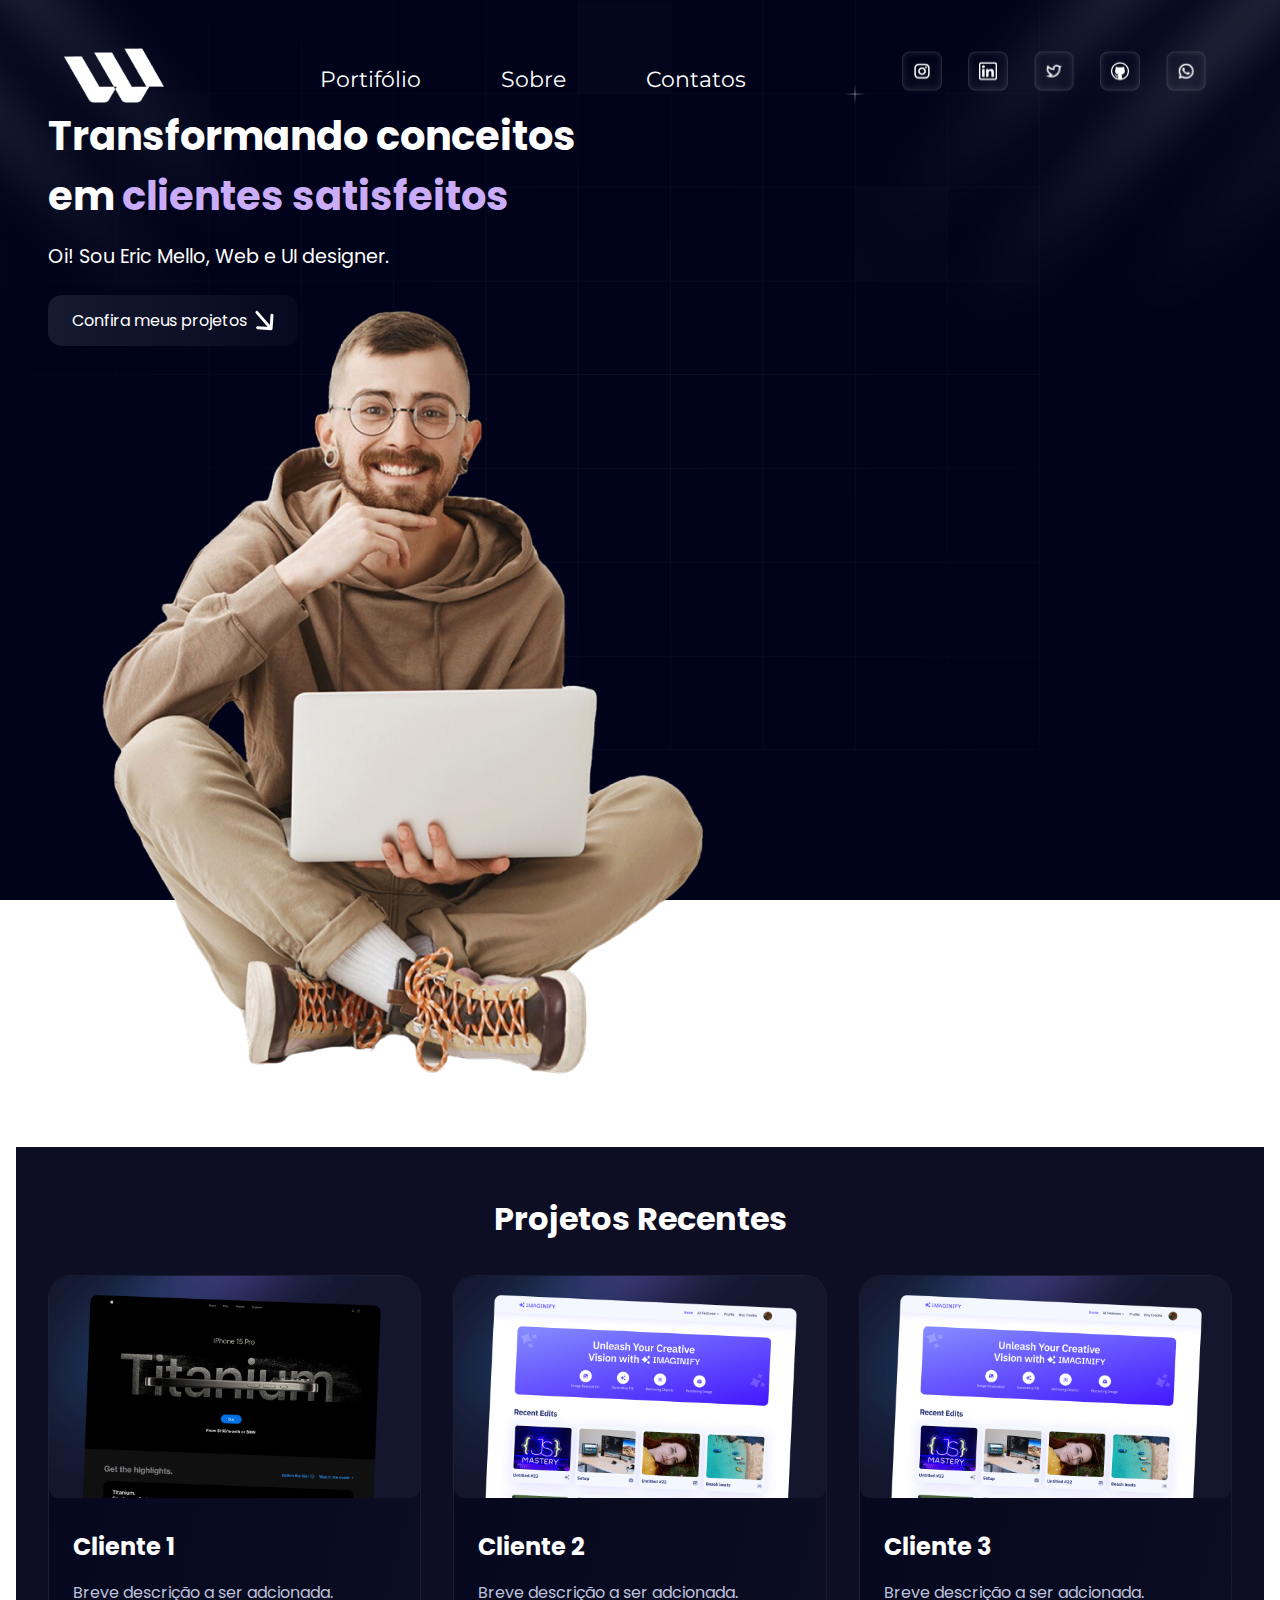
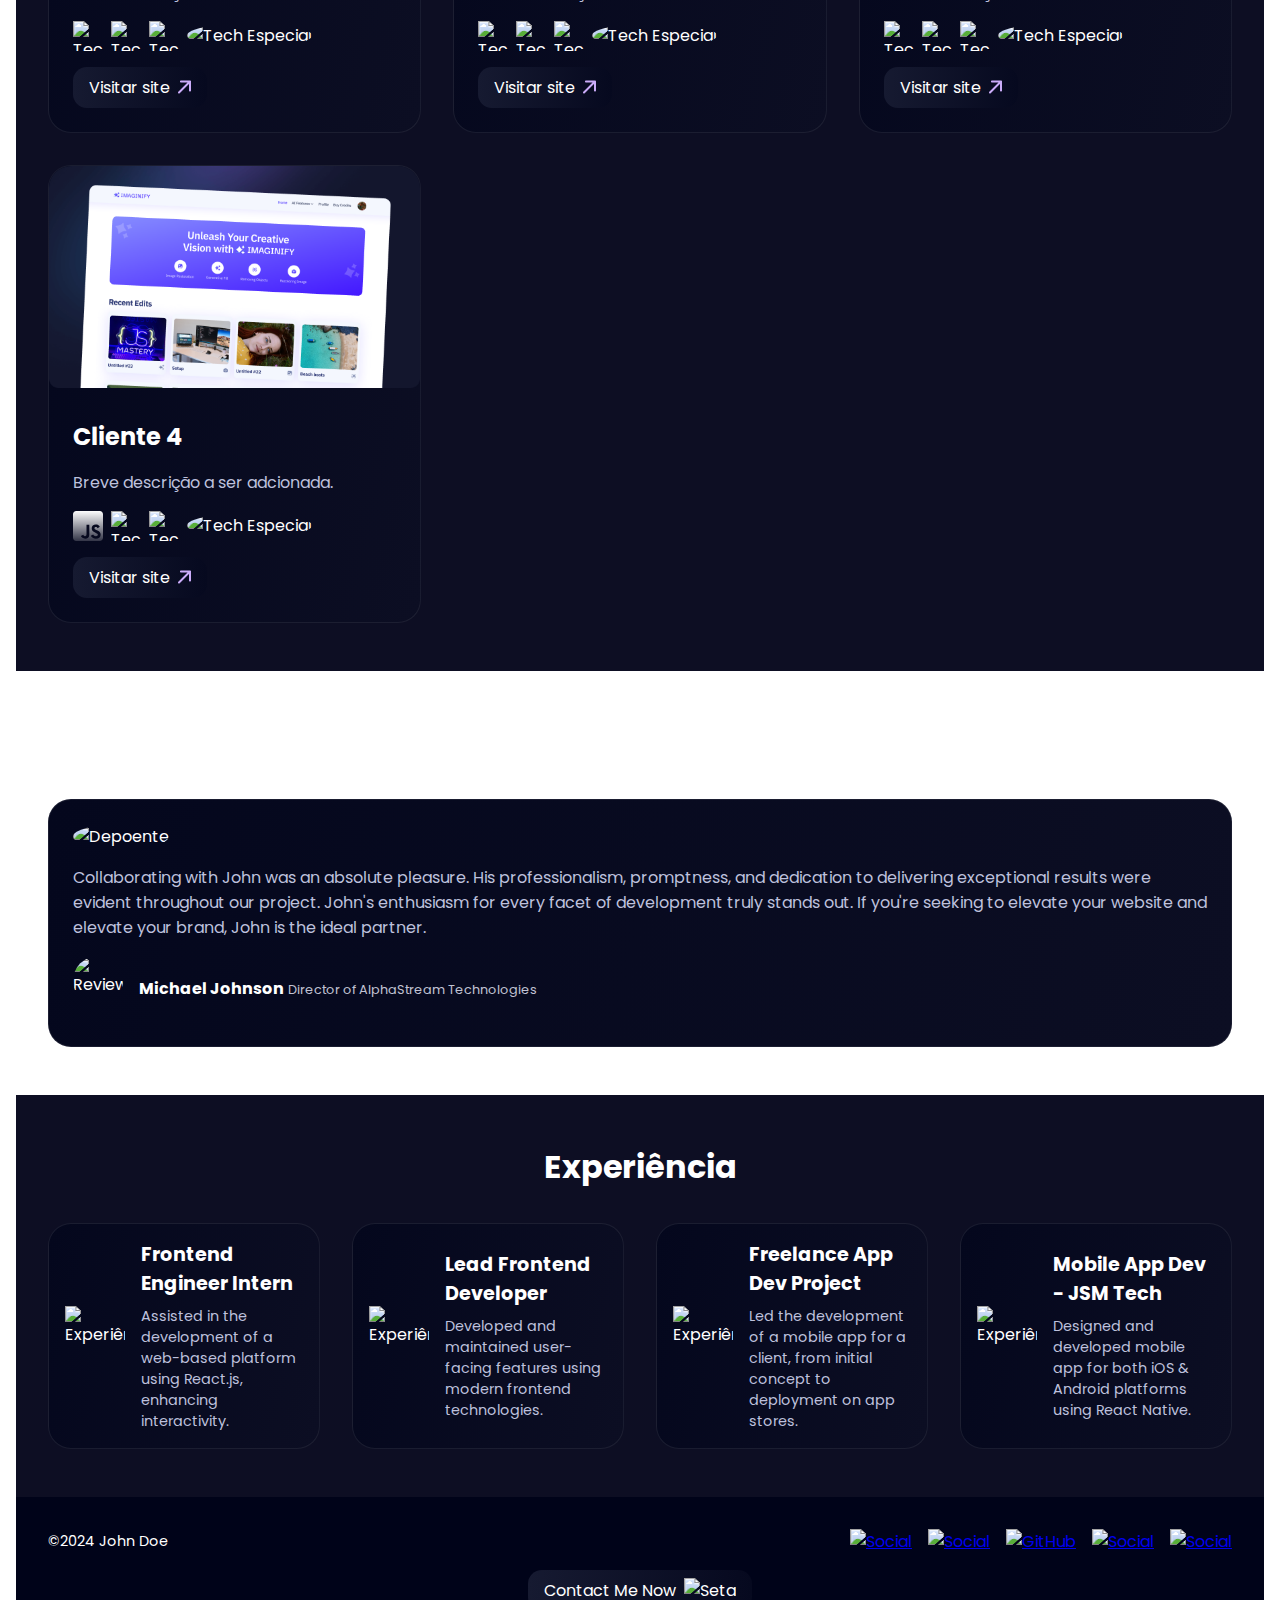
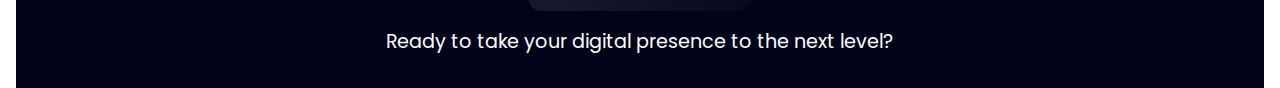
==== index.html @ 60984771 "portfolio" ====
<!DOCTYPE html>
<html lang="pt">

<head>
    <meta charset="UTF-8" />
    <meta name="viewport" content="width=device-width, initial-scale=1.0" />
    <title>Portfólio de Eric Mello</title>
    <link rel="stylesheet" href="styles.css" />
    <!-- Fontes -->
    <link rel="stylesheet" href="https://fonts.googleapis.com/css2?family=Poppins:wght@500;700&display=swap" />
    <link rel="stylesheet" href="https://fonts.googleapis.com/css2?family=Inter:wght@400;500;600;700&display=swap" />
    <link rel="stylesheet" href="https://fonts.googleapis.com/css2?family=Montserrat:wght@500&display=swap" />
</head>

<body>
    <div class="container">
        <!-- Header / Navbar -->
        <header>
            <div class="navbar">
                <div class="logo">
                    <img src="./assets/logo.png" alt="Logo" />
                </div>
                <nav class="nav-links">
                    <a href="#portfolio" id="link-projetos">Portifólio</a>
                    <a href="#sobre">Sobre</a>
                    <a href="#contatos">Contatos</a>
                </nav>
                <div class="social-icons">
                    <a href="https://www.instagram.com/webityagencia/#"><img src="./assets/icon/Button container.png"
                            alt="Social 1" /></a>
                    <a href="https://www.linkedin.com/in/eric-mello/"><img
                            src="./assets/icon/divsectioncmpwtcontainer.png" alt="Social 2" /></a>
                    <a href="#"><img src="./assets/icon/divsectionfpdiukcontainer.png" alt="GitHub" /></a>
                    <a href="https://github.com/Eric-webity"><img src="./assets/icon/divsectionocgcontainer.png"
                            alt="Social 3" /></a>
                    <a href="http://wa.me/+5583998000756"><img src="./assets/icon/divsectionxqghtcontainer.png"
                            alt="Social 4" /></a>
                </div>
                <div class="mobile-menu-toggle">
                    <span></span>
                    <span></span>
                    <span></span>
                </div>
            </div>
            <!-- Menu Mobile -->
            <div class="mobile-menu">
                <a href="#portfolio" id="link-projetos">Portifólio</a>
                <a href="#sobre">Sobre</a>
                <a href="#contatos">Contatos</a>
            </div>
        </header>

        <!-- Main Content -->
        <main>
            <!-- Seção Hero -->
            <section id="portfolio" class="hero">
                <div class="hero-content">
                    <h1>
                        Transformando conceitos em <span class="highlight">clientes satisfeitos</span>
                    </h1>
                    <p>Oi! Sou Eric Mello, Web e UI designer.</p>
                    <a href="#projetos" class="btn">
                        Confira meus projetos <img src="./assets/icon/Arrow.svg" alt="Seta" />
                    </a>
                </div>
                <div class="hero-image">
                    <img src="./assets/hipster-guy-sitting-with-crossed-legs-with-laptop-smiling-pleased 1.png"
                        alt="Designer" />
                </div>
            </section>

            <!-- Seção Projetos -->
            <section id="projetos" class="projects">
                <h2>Projetos Recentes</h2>
                <div class="project-cards">
                    <!-- Projeto 1 -->
                    <div class="project-card">
                        <div class="card-image">
                            <img src="./assets/Card.png" alt="Animated Apple Iphone 3D Website" />
                        </div>
                        <div class="card-content">
                            <h3>Cliente 1</h3>
                            <p>Breve descrição a ser adcionada.
                            </p>
                            <div class="tech-icons">
                                <img src="tech.svg" alt="Tech" />
                                <img src="tech.svg" alt="Tech" />
                                <img src="tech.svg" alt="Tech" />
                                <div class="tech-special">
                                    <img src="image 14.png" alt="Tech Especial" />
                                </div>
                            </div>
                            <a href="#" class="btn">
                                Visitar site <img src="./assets/icon/Arrow2.svg" alt="Seta" />
                            </a>
                        </div>
                    </div>
                    <!-- Projeto 2 -->
                    <div class="project-card">
                        <div class="card-image">
                            <img src="./assets/Card2.png" alt="AI Image SaaS - Canva Application" />
                        </div>
                        <div class="card-content">
                            <h3>Cliente 2</h3>
                            <p>Breve descrição a ser adcionada.
                            </p>
                            <div class="tech-icons">
                                <img src="tech.svg" alt="Tech" />
                                <img src="tech.svg" alt="Tech" />
                                <img src="tech.svg" alt="Tech" />
                                <div class="tech-special">
                                    <img src="image 14.png" alt="Tech Especial" />
                                </div>
                            </div>
                            <a href="#" class="btn">
                                Visitar site <img src="./assets/icon/Arrow2.svg" alt="Seta" />
                            </a>
                        </div>
                    </div>
                    <!-- Projeto 3 -->
                    <div class="project-card">
                        <div class="card-image">
                            <img src="./assets/Card2.png" alt="AI Image SaaS - Canva Application" />
                        </div>
                        <div class="card-content">
                            <h3>Cliente 3</h3>
                            <p>Breve descrição a ser adcionada.
                            </p>
                            <div class="tech-icons">
                                <img src="tech.svg" alt="Tech" />
                                <img src="tech.svg" alt="Tech" />
                                <img src="tech.svg" alt="Tech" />
                                <div class="tech-special">
                                    <img src="image 14.png" alt="Tech Especial" />
                                </div>
                            </div>
                            <a href="#" class="btn">
                                Visitar site <img src="./assets/icon/Arrow2.svg" alt="Seta" />
                            </a>
                        </div>
                    </div>
                    <!-- Projeto 4 -->
                    <div class="project-card">
                        <div class="card-image">
                            <img src="./assets/Card2.png" alt="AI Image SaaS - Canva Application" />
                        </div>
                        <div class="card-content">
                            <h3>Cliente 4</h3>
                            <p>Breve descrição a ser adcionada.
                            </p>
                            <div class="tech-icons">
                                <img src="./assets/icon/javascript.svg" alt="Tech" />
                                <img src="tech.svg" alt="Tech" />
                                <img src="tech.svg" alt="Tech" />
                                <div class="tech-special">
                                    <img src="image 14.png" alt="Tech Especial" />
                                </div>
                            </div>
                            <a href="#" class="btn">
                                Visitar site <img src="./assets/icon/Arrow2.svg" alt="Seta" />
                            </a>
                        </div>
                    </div>
                </div>
            </section>

            <!-- Seção Depoimentos -->
            <section class="reviews">
                <h2>Palavras gentis de clientes satisfeitos</h2>
                <div class="review-cards">
                    <!-- Depoimento 1 -->
                    <div class="review-card">
                        <img src="Image.png" alt="Depoente" />
                        <p>
                            Collaborating with John was an absolute pleasure. His professionalism, promptness, and
                            dedication to delivering exceptional results were evident throughout our project. John's
                            enthusiasm for every facet of development truly stands out. If you're seeking to elevate
                            your
                            website and elevate your brand, John is the ideal partner.
                        </p>
                        <div class="reviewer-info">
                            <img src="Switch.png" alt="Reviewer" />
                            <div>
                                <strong>Michael Johnson</strong>
                                <span>Director of AlphaStream Technologies</span>
                            </div>
                        </div>
                    </div>
                    <!-- Outros depoimentos podem ser adicionados aqui -->
                </div>
            </section>

            <!-- Seção Experiência -->
            <section class="experience">
                <h2>Experiência</h2>
                <div class="experience-cards">
                    <div class="experience-card">
                        <img src="Mask group.svg" alt="Experiência" />
                        <div>
                            <h3>Frontend Engineer Intern</h3>
                            <p>Assisted in the development of a web-based platform using React.js, enhancing
                                interactivity.
                            </p>
                        </div>
                    </div>
                    <div class="experience-card">
                        <img src="Mask group.svg" alt="Experiência" />
                        <div>
                            <h3>Lead Frontend Developer</h3>
                            <p>Developed and maintained user-facing features using modern frontend technologies.</p>
                        </div>
                    </div>
                    <div class="experience-card">
                        <img src="Mask group.svg" alt="Experiência" />
                        <div>
                            <h3>Freelance App Dev Project</h3>
                            <p>Led the development of a mobile app for a client, from initial concept to deployment on
                                app
                                stores.</p>
                        </div>
                    </div>
                    <div class="experience-card">
                        <img src="Mask group.svg" alt="Experiência" />
                        <div>
                            <h3>Mobile App Dev - JSM Tech</h3>
                            <p>Designed and developed mobile app for both iOS & Android platforms using React Native.
                            </p>
                        </div>
                    </div>
                </div>
            </section>
        </main>

        <!-- Footer -->
        <footer>
            <div class="footer-content">
                <p>&copy;2024 John Doe</p>
                <div class="footer-social">
                    <a href="#"><img src="MyMCgYmUjTHrxTmuradIsvg.svg" alt="Social" /></a>
                    <a href="#"><img src="rLIRdRWAOIYBqFAcQZYYwsvg.svg" alt="Social" /></a>
                    <a href="#"><img src="codicongithub.svg" alt="GitHub" /></a>
                    <a href="#"><img src="eXPKWomkUZbgemmTUyusHeYsvg.svg" alt="Social" /></a>
                    <a href="#"><img src="fi.svg" alt="Social" /></a>
                </div>
            </div>
            <div class="footer-contact">
                <a href="#" class="btn">
                    Contact Me Now <img src="Arrow.svg" alt="Seta" />
                </a>
                <p class="ready-to-take">
                    Ready to take your digital presence to the next level?
                </p>
            </div>
        </footer>
    </div>

    <script src="script.js"></script>
</body>

</html>
---- styles.css ----
/* Reset e estilos base */
* {
    margin: 0;
    padding: 0;
    box-sizing: border-box;
}

html {
    scroll-behavior: smooth;
}

body {
    background-image: url('./assets/447 1.png');
    background-size: cover;
    background-position: center;
    background-repeat: no-repeat;
    background-attachment: fixed;
    color: #fff;
    font-family: 'Poppins', sans-serif;
}

/* Container Global para centralizar o conteúdo */
.container {
    max-width: 1440px;
    margin: 0 auto;
    padding: 0 1rem;
}

/* Header / Navbar */
.navbar {
    display: flex;
    align-items: center;
    justify-content: space-between;
    padding: 3rem 3rem;
    position: relative;
}

.logo img {
    width: 100px;
}

.nav-links {
    display: flex;
    gap: 5rem;
}

.nav-links a {
    text-decoration: none;
    color: #fff;
    font-family: 'Montserrat', sans-serif;
    font-size: 1.4rem;
}

.social-icons {
    display: flex;
    gap: 1rem;
}

.social-icons img {
    width: 50px;
    height: 50px;
}

/* Menu Mobile */
.mobile-menu-toggle {
    display: none;
    flex-direction: column;
    cursor: pointer;
}

.mobile-menu-toggle span {
    width: 25px;
    height: 3px;
    background: #fff;
    margin: 3px 0;
}

.mobile-menu {
    display: none;
    flex-direction: column;
    background: #000319;
    position: absolute;
    top: 100%;
    left: 0;
    width: 100%;
    padding: 1rem;
}

.mobile-menu a {
    padding: 0.5rem 0;
    border-bottom: 1px solid #444;
    text-decoration: none;
    color: #fff;
}

/* Ativa o menu mobile quando tiver a classe 'active' */
.mobile-menu.active {
    display: flex;
}

/* Seção Hero */
.hero {
    display: flex;
    align-items: center;
    justify-content: space-between;
    padding: 3rem 2rem;
    flex-wrap: wrap;
}

.hero-content {
    max-width: 600px;
    margin-top: -100px;
}

.hero-content h1 {
    font-size: 2.5rem;
    margin-bottom: 1rem;
}

.hero-content .highlight {
    color: #cbacf9;
}

.hero-content p {
    font-size: 1.2rem;
    margin-bottom: 1.5rem;
}

.hero-content .btn {
    display: inline-flex;
    align-items: center;
    gap: 0.5rem;
    background: linear-gradient(90deg, #161a31, #06091f);
    padding: 0.8rem 1.5rem;
    border-radius: 14px;
    text-decoration: none;
    color: #fff;
}

.hero-image img {
    margin-top: -70px;
    max-width: 100%;
    height: auto;
}

/* Seção Projetos */
.projects {
    padding: 3rem 2rem;
    background: #0d0e23;
}

.projects h2 {
    text-align: center;
    font-size: 2rem;
    margin-bottom: 2rem;
}

.project-cards {
    display: grid;
    grid-template-columns: repeat(auto-fit, minmax(300px, 1fr));
    gap: 2rem;
}

.project-card {
    background: linear-gradient(103.4deg, #04071d, #0c0e23);
    border: 1px solid rgba(54, 55, 73, 0.43);
    border-radius: 23px;
    overflow: hidden;
    display: flex;
    flex-direction: column;
}

.card-image img {
    width: 100%;
    height: auto;
    object-fit: cover;
}

.card-content {
    padding: 1.5rem;
}

.card-content h3 {
    font-size: 1.5rem;
    margin-bottom: 1rem;
}

.card-content p {
    font-size: 1rem;
    margin-bottom: 1rem;
    color: #bec1dd;
}

.tech-icons {
    display: flex;
    gap: 0.5rem;
    margin-bottom: 1rem;
    align-items: center;
}

.tech-icons img {
    width: 30px;
    height: 30px;
}

.tech-special img {
    width: 30px;
    height: 30px;
    border-radius: 50%;
}

.card-content .btn {
    background: linear-gradient(90deg, #161a31, #06091f);
    padding: 0.5rem 1rem;
    border-radius: 14px;
    text-decoration: none;
    color: #fff;
    display: inline-flex;
    align-items: center;
    gap: 0.5rem;
}

/* Seção Depoimentos */
.reviews {
    padding: 3rem 2rem;
}

.reviews h2 {
    text-align: center;
    font-size: 2rem;
    margin-bottom: 2rem;
}

.review-cards {
    display: grid;
    grid-template-columns: repeat(auto-fit, minmax(280px, 1fr));
    gap: 2rem;
}

.review-card {
    background: linear-gradient(103.4deg, #04071d, #0c0e23);
    border: 1px solid rgba(54, 55, 73, 0.43);
    border-radius: 23px;
    padding: 1.5rem;
}

.review-card img {
    width: 60px;
    height: 60px;
    border-radius: 50%;
    margin-bottom: 1rem;
}

.review-card p {
    font-size: 1rem;
    margin-bottom: 1rem;
    color: #bec1dd;
}

.reviewer-info {
    display: flex;
    align-items: center;
    gap: 1rem;
}

.reviewer-info img {
    width: 50px;
    height: 50px;
    border-radius: 50%;
}

.reviewer-info strong {
    font-size: 1rem;
}

.reviewer-info span {
    font-size: 0.8rem;
    color: #c1c2d3;
}

/* Seção Experiência */
.experience {
    padding: 3rem 2rem;
    background: #0d0e23;
}

.experience h2 {
    text-align: center;
    font-size: 2rem;
    margin-bottom: 2rem;
}

.experience-cards {
    display: grid;
    grid-template-columns: repeat(auto-fit, minmax(250px, 1fr));
    gap: 2rem;
}

.experience-card {
    background: linear-gradient(103.4deg, #04071d, #0c0e23);
    border: 1px solid rgba(54, 55, 73, 0.43);
    border-radius: 23px;
    padding: 1rem;
    display: flex;
    gap: 1rem;
    align-items: center;
}

.experience-card img {
    width: 60px;
    height: 60px;
}

.experience-card h3 {
    font-size: 1.2rem;
    margin-bottom: 0.5rem;
}

.experience-card p {
    font-size: 0.9rem;
    color: #bec1dd;
}

/* Footer */
footer {
    background: #000319;
    padding: 2rem;
    text-align: center;
}

.footer-content {
    display: flex;
    align-items: center;
    justify-content: space-between;
    flex-wrap: wrap;
    margin-bottom: 1rem;
}

.footer-content p {
    font-size: 0.9rem;
}

.footer-social {
    display: flex;
    gap: 1rem;
}

.footer-social img {
    width: 24px;
    height: 24px;
}

.footer-contact {
    margin-top: 1rem;
}

.footer-contact .btn {
    background: linear-gradient(90deg, #161a31, #06091f);
    padding: 0.5rem 1rem;
    border-radius: 14px;
    text-decoration: none;
    color: #fff;
    display: inline-flex;
    align-items: center;
    gap: 0.5rem;
}

.ready-to-take {
    margin-top: 1rem;
    font-size: 1.2rem;
}

/* Responsividade */
@media (max-width: 768px) {
    .nav-links {
        display: none;
    }

    .mobile-menu-toggle {
        display: flex;
    }

    .hero {
        flex-direction: column;
        text-align: center;
    }

    .hero-content {
        margin-bottom: 2rem;
    }

    .footer-content {
        flex-direction: column;
    }
}
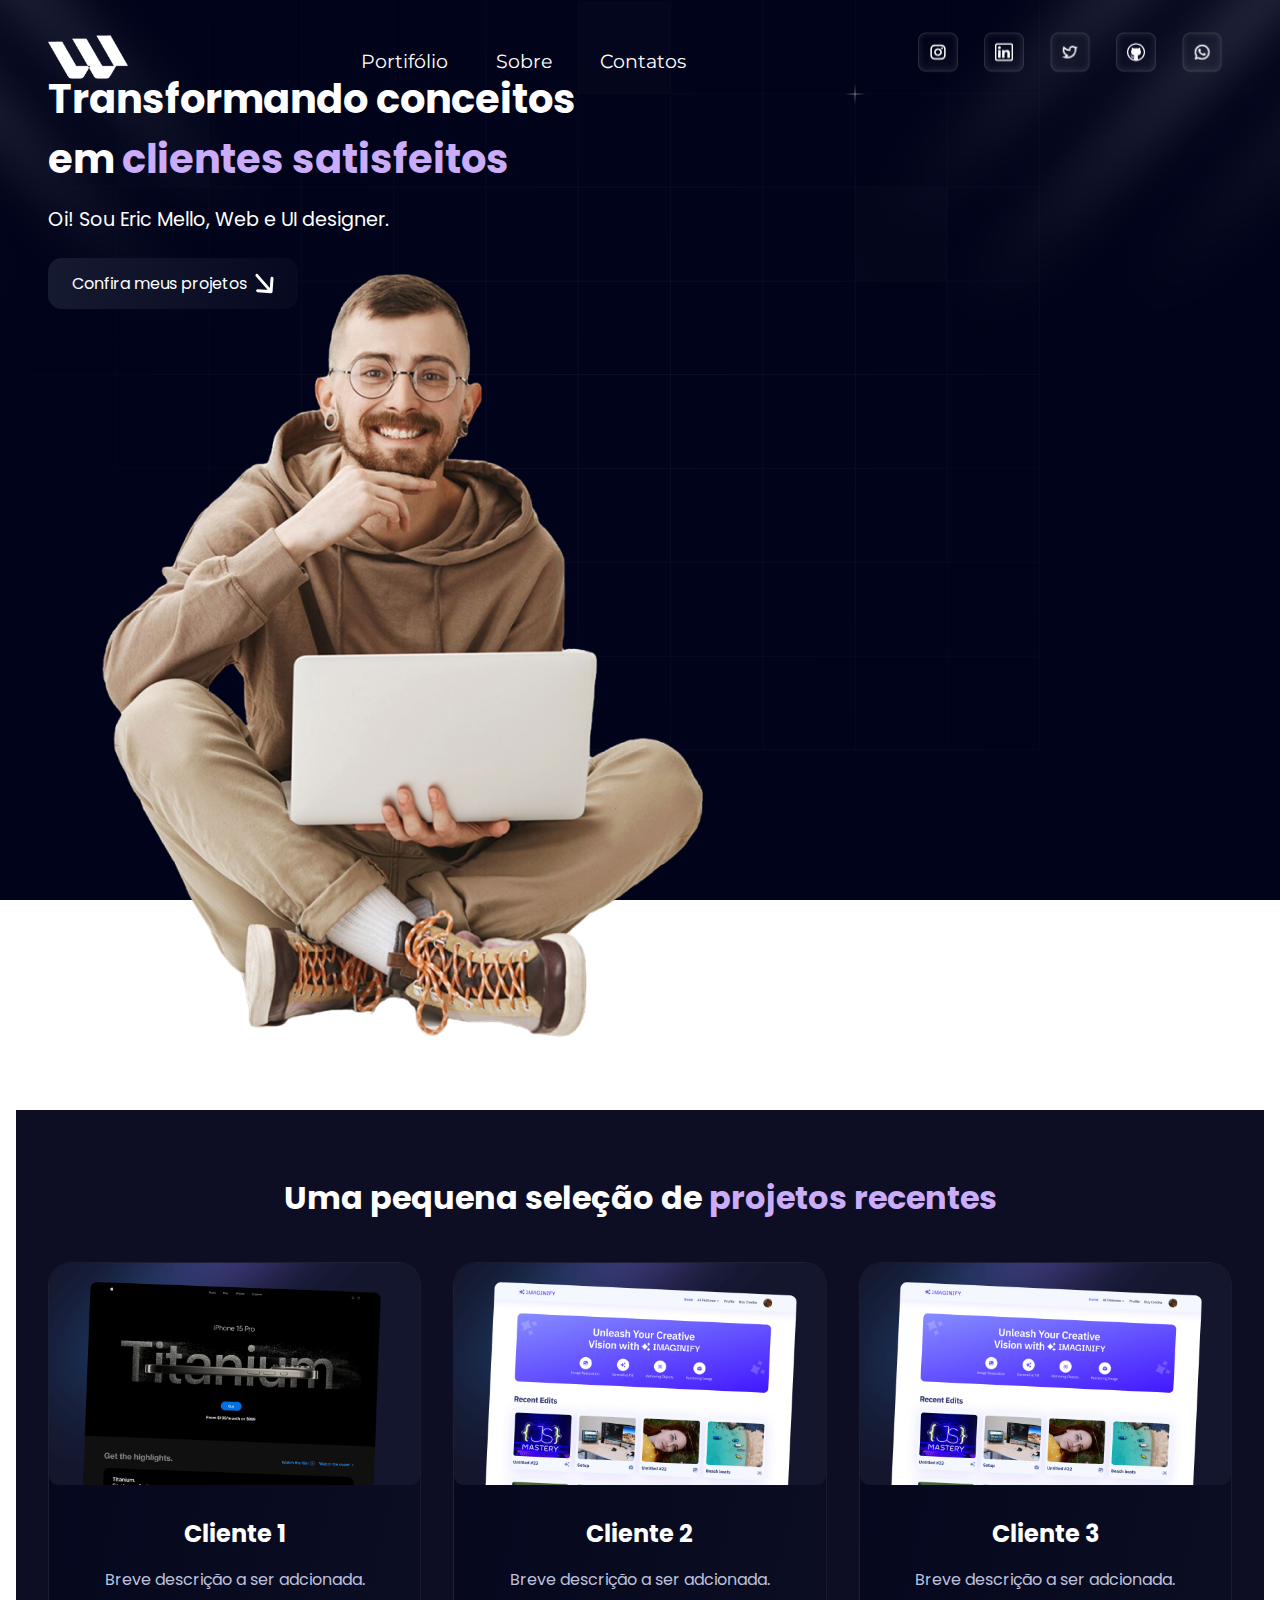
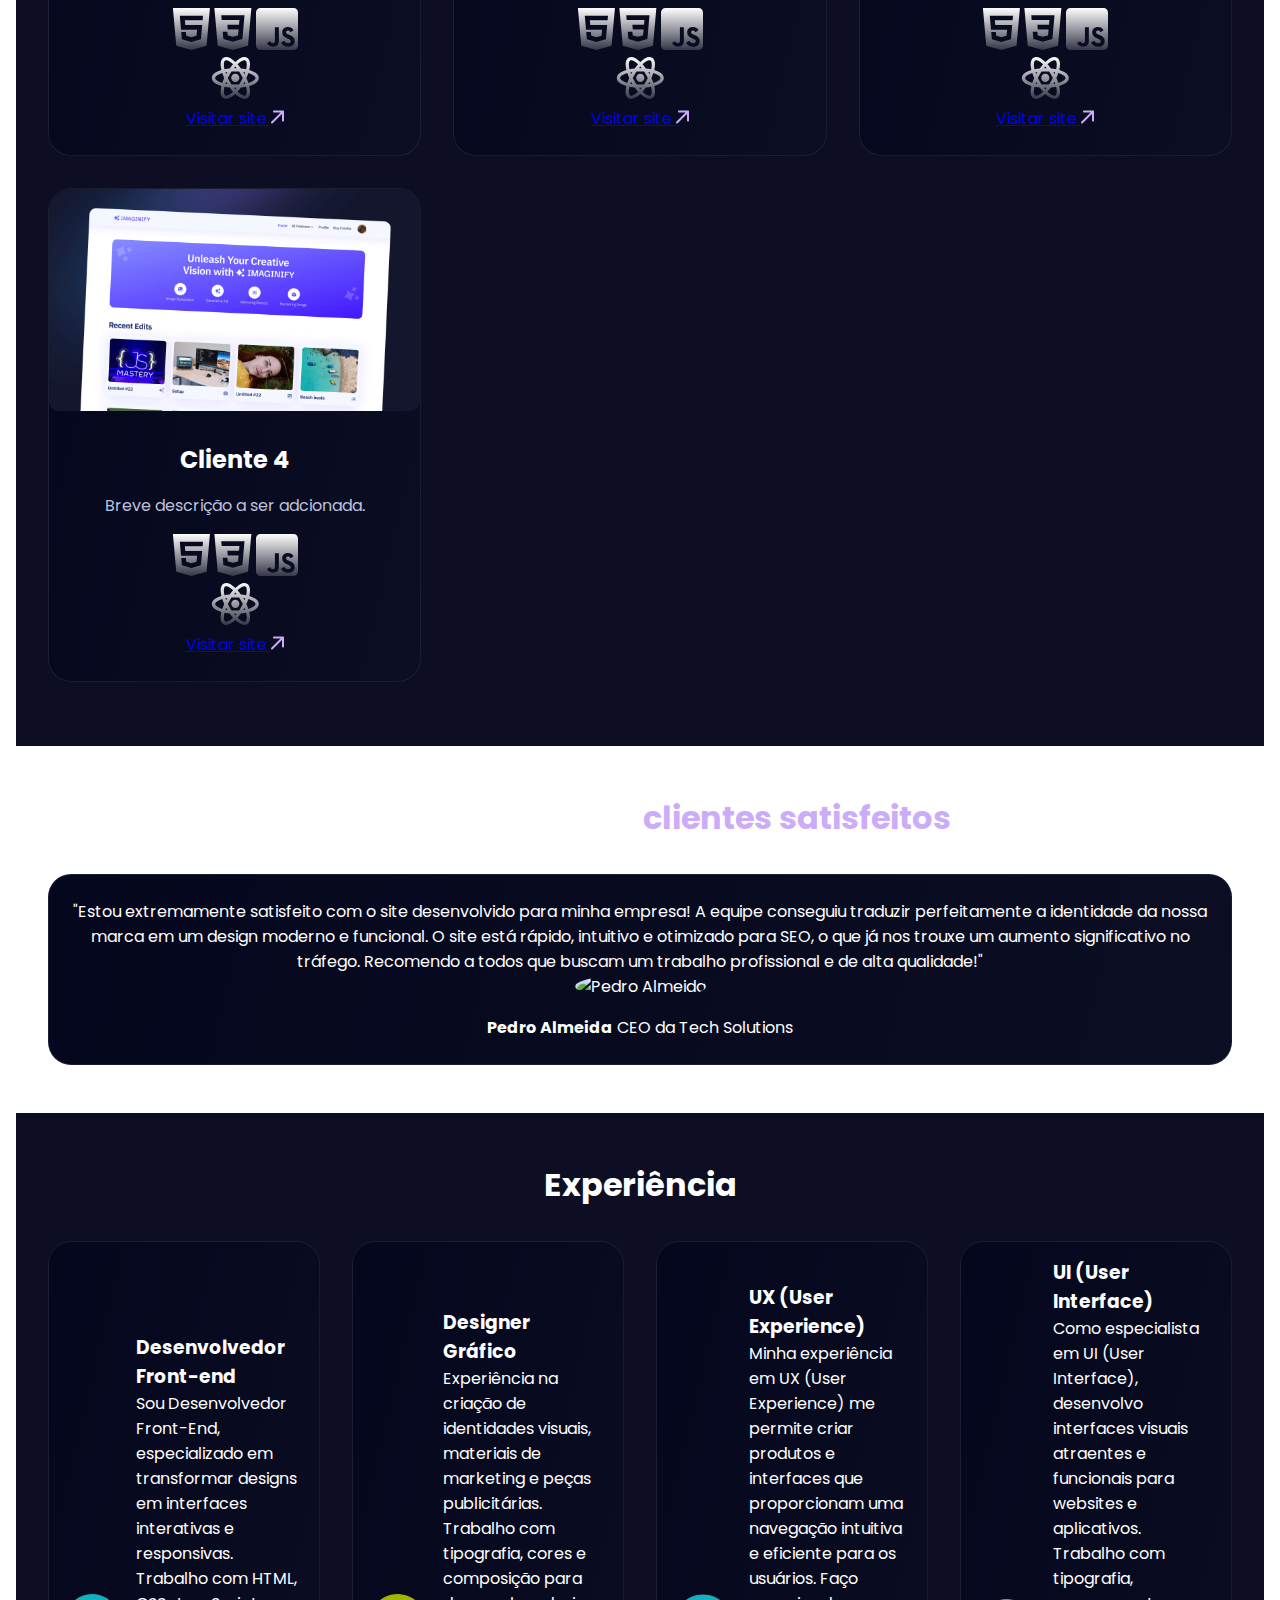
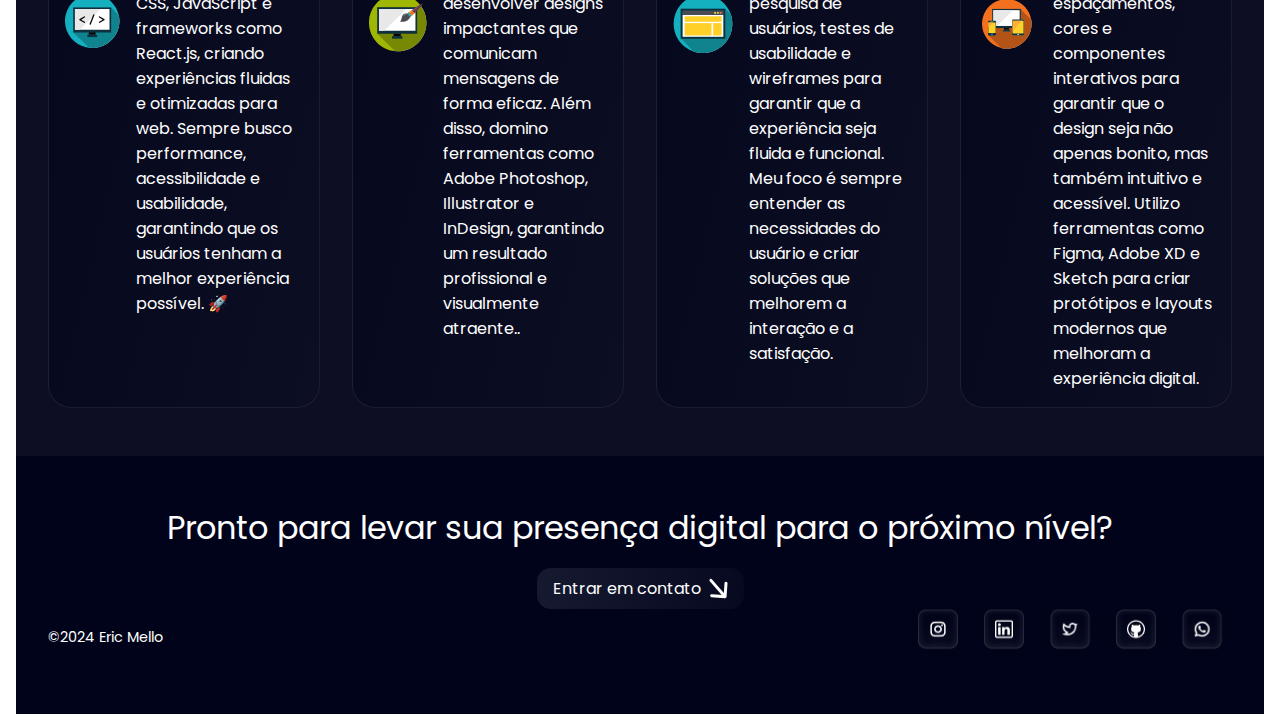
==== commit eeca149e: "Portifolio2" ====
--- a/index.html
+++ b/index.html
@@ -71,7 +71,7 @@
 
             <!-- Seção Projetos -->
             <section id="projetos" class="projects">
-                <h2>Projetos Recentes</h2>
+                <h2>Uma pequena seleção de <span class="highlight2">projetos recentes</span></h2>
                 <div class="project-cards">
                     <!-- Projeto 1 -->
                     <div class="project-card">
@@ -83,11 +83,11 @@
                             <p>Breve descrição a ser adcionada.
                             </p>
                             <div class="tech-icons">
-                                <img src="tech.svg" alt="Tech" />
-                                <img src="tech.svg" alt="Tech" />
-                                <img src="tech.svg" alt="Tech" />
+                                <img src="./assets/icon/html.svg" alt="Tech" />
+                                <img src="./assets/icon/css.svg" alt="Tech" />
+                                <img src="./assets/icon/javascript.svg" alt="Tech" />
                                 <div class="tech-special">
-                                    <img src="image 14.png" alt="Tech Especial" />
+                                    <img src="./assets/icon/reactjs.svg" alt="Tech Especial" />
                                 </div>
                             </div>
                             <a href="#" class="btn">
@@ -105,11 +105,11 @@
                             <p>Breve descrição a ser adcionada.
                             </p>
                             <div class="tech-icons">
-                                <img src="tech.svg" alt="Tech" />
-                                <img src="tech.svg" alt="Tech" />
-                                <img src="tech.svg" alt="Tech" />
+                                <img src="./assets/icon/html.svg" alt="Tech" />
+                                <img src="./assets/icon/css.svg" alt="Tech" />
+                                <img src="./assets/icon/javascript.svg" alt="Tech" />
                                 <div class="tech-special">
-                                    <img src="image 14.png" alt="Tech Especial" />
+                                    <img src="./assets/icon/reactjs.svg" alt="Tech Especial" />
                                 </div>
                             </div>
                             <a href="#" class="btn">
@@ -127,11 +127,11 @@
                             <p>Breve descrição a ser adcionada.
                             </p>
                             <div class="tech-icons">
-                                <img src="tech.svg" alt="Tech" />
-                                <img src="tech.svg" alt="Tech" />
-                                <img src="tech.svg" alt="Tech" />
+                                <img src="./assets/icon/html.svg" alt="Tech" />
+                                <img src="./assets/icon/css.svg" alt="Tech" />
+                                <img src="./assets/icon/javascript.svg" alt="Tech" />
                                 <div class="tech-special">
-                                    <img src="image 14.png" alt="Tech Especial" />
+                                    <img src="./assets/icon/reactjs.svg" alt="Tech Especial" />
                                 </div>
                             </div>
                             <a href="#" class="btn">
@@ -149,11 +149,11 @@
                             <p>Breve descrição a ser adcionada.
                             </p>
                             <div class="tech-icons">
+                                <img src="./assets/icon/html.svg" alt="Tech" />
+                                <img src="./assets/icon/css.svg" alt="Tech" />
                                 <img src="./assets/icon/javascript.svg" alt="Tech" />
-                                <img src="tech.svg" alt="Tech" />
-                                <img src="tech.svg" alt="Tech" />
                                 <div class="tech-special">
-                                    <img src="image 14.png" alt="Tech Especial" />
+                                    <img src="./assets/icon/reactjs.svg" alt="Tech Especial" />
                                 </div>
                             </div>
                             <a href="#" class="btn">
@@ -164,29 +164,59 @@
                 </div>
             </section>
 
-            <!-- Seção Depoimentos -->
             <section class="reviews">
-                <h2>Palavras gentis de clientes satisfeitos</h2>
-                <div class="review-cards">
+                <h2>Palavras gentis de <span class="highlight3">clientes satisfeitos</span></h2>
+                <div class="review-carousel">
                     <!-- Depoimento 1 -->
-                    <div class="review-card">
-                        <img src="Image.png" alt="Depoente" />
+                    <div class="review-card active">
                         <p>
-                            Collaborating with John was an absolute pleasure. His professionalism, promptness, and
-                            dedication to delivering exceptional results were evident throughout our project. John's
-                            enthusiasm for every facet of development truly stands out. If you're seeking to elevate
-                            your
-                            website and elevate your brand, John is the ideal partner.
+                            "Estou extremamente satisfeito com o site desenvolvido para minha empresa! A equipe
+                            conseguiu traduzir perfeitamente a identidade da nossa marca em um design moderno e
+                            funcional. O site está rápido, intuitivo e otimizado para SEO, o que já nos trouxe um
+                            aumento significativo no tráfego. Recomendo a todos que buscam um trabalho profissional e de
+                            alta qualidade!"
                         </p>
                         <div class="reviewer-info">
-                            <img src="Switch.png" alt="Reviewer" />
+                            <img src="./assets/worldface-spanish-guy-white-background.jpg" alt="Pedro Almeida" />
                             <div>
-                                <strong>Michael Johnson</strong>
-                                <span>Director of AlphaStream Technologies</span>
-                            </div>
-                        </div>
-                    </div>
-                    <!-- Outros depoimentos podem ser adicionados aqui -->
+                                <strong>Pedro Almeida</strong>
+                                <span>CEO da Tech Solutions</span>
+                            </div>
+                        </div>
+                    </div>
+
+                    <!-- Depoimento 2 -->
+                    <div class="review-card">
+                        <p>"A landing page criada para minha campanha superou todas as minhas expectativas! Além de um
+                            design incrível, focado em conversão, toda a estrutura foi pensada estrategicamente para
+                            atrair leads qualificados. O resultado? Um aumento de 45% na taxa de conversão em apenas um
+                            mês! Sem dúvida, um investimento que valeu cada centavo."
+                        </p>
+                        <div class="reviewer-info">
+                            <img src="./assets/9488957.jpg" alt="Camila Rodrigues" />
+                            <div>
+                                <strong> Camila Rodrigues</strong>
+                                <span>Especialista em Marketing Digital</span>
+                            </div>
+                        </div>
+                    </div>
+
+                    <!-- Depoimento 3 -->
+                    <div class="review-card">
+                        <p>
+                            "Precisávamos de um site que refletisse a essência da nossa academia e entregasse uma
+                            experiência fluida para nossos clientes. O resultado foi simplesmente espetacular! O site
+                            ficou visualmente incrível, totalmente responsivo e fácil de navegar. Além disso, recebemos
+                            um suporte excepcional em todas as etapas do processo. Só tenho a agradecer!"
+                        </p>
+                        <div class="reviewer-info">
+                            <img src="./assets/10879746.jpg" alt="Lucas Ferraz" />
+                            <div>
+                                <strong>Lucas Ferraz</strong>
+                                <span>Fundador da FitLife Academy</span>
+                            </div>
+                        </div>
+                    </div>
                 </div>
             </section>
 
@@ -195,35 +225,48 @@
                 <h2>Experiência</h2>
                 <div class="experience-cards">
                     <div class="experience-card">
-                        <img src="Mask group.svg" alt="Experiência" />
+                        <img src="./assets/icon/Group-1.svg" Experiência" />
                         <div>
-                            <h3>Frontend Engineer Intern</h3>
-                            <p>Assisted in the development of a web-based platform using React.js, enhancing
-                                interactivity.
+                            <h3>Desenvolvedor Front-end</h3>
+                            <p>Sou Desenvolvedor Front-End, especializado em transformar designs em interfaces
+                                interativas e responsivas. Trabalho com HTML, CSS, JavaScript e frameworks como
+                                React.js, criando experiências fluidas e otimizadas para web. Sempre busco performance,
+                                acessibilidade e usabilidade, garantindo que os usuários tenham a melhor experiência
+                                possível. 🚀
                             </p>
                         </div>
                     </div>
                     <div class="experience-card">
-                        <img src="Mask group.svg" alt="Experiência" />
+                        <img src="./assets/icon/Group.svg" alt="Experiência" />
                         <div>
-                            <h3>Lead Frontend Developer</h3>
-                            <p>Developed and maintained user-facing features using modern frontend technologies.</p>
+                            <h3>Designer Gráfico</h3>
+                            <p>Experiência na criação de identidades visuais, materiais de marketing e peças
+                                publicitárias. Trabalho com tipografia, cores e composição para desenvolver designs
+                                impactantes que comunicam mensagens de forma eficaz. Além disso, domino ferramentas
+                                como Adobe Photoshop, Illustrator e InDesign, garantindo um resultado profissional e
+                                visualmente atraente..</p>
                         </div>
                     </div>
                     <div class="experience-card">
-                        <img src="Mask group.svg" alt="Experiência" />
+                        <img src="./assets/icon/Group-3.svg" alt="Experiência" />
                         <div>
-                            <h3>Freelance App Dev Project</h3>
-                            <p>Led the development of a mobile app for a client, from initial concept to deployment on
-                                app
-                                stores.</p>
+                            <h3>UX (User Experience)</h3>
+                            <p>Minha experiência em UX (User Experience) me permite criar produtos e interfaces que
+                                proporcionam uma navegação intuitiva e eficiente para os usuários. Faço pesquisa de
+                                usuários, testes de usabilidade e wireframes para garantir que a experiência seja fluida
+                                e funcional. Meu foco é sempre entender as necessidades do usuário e criar soluções que
+                                melhorem a interação e a satisfação.</p>
                         </div>
                     </div>
                     <div class="experience-card">
-                        <img src="Mask group.svg" alt="Experiência" />
+                        <img src="./assets/icon/Group-4.svg" alt="Experiência" />
                         <div>
-                            <h3>Mobile App Dev - JSM Tech</h3>
-                            <p>Designed and developed mobile app for both iOS & Android platforms using React Native.
+                            <h3>UI (User Interface)</h3>
+                            <p>Como especialista em UI (User Interface), desenvolvo interfaces visuais atraentes e
+                                funcionais para websites e aplicativos. Trabalho com tipografia, espaçamentos, cores e
+                                componentes interativos para garantir que o design seja não apenas bonito, mas também
+                                intuitivo e acessível. Utilizo ferramentas como Figma, Adobe XD e Sketch para criar
+                                protótipos e layouts modernos que melhoram a experiência digital.
                             </p>
                         </div>
                     </div>
@@ -233,23 +276,27 @@
 
         <!-- Footer -->
         <footer>
+            <div class="footer-contact">
+                <p class="ready-to-take">
+                    Pronto para levar sua presença digital para o próximo nível?
+                </p>
+                <a href="#" class="btn">
+                    Entrar em contato <img src="./assets/icon/Arrow.svg" alt="Seta" />
+                </a>
+            </div>
             <div class="footer-content">
-                <p>&copy;2024 John Doe</p>
-                <div class="footer-social">
-                    <a href="#"><img src="MyMCgYmUjTHrxTmuradIsvg.svg" alt="Social" /></a>
-                    <a href="#"><img src="rLIRdRWAOIYBqFAcQZYYwsvg.svg" alt="Social" /></a>
-                    <a href="#"><img src="codicongithub.svg" alt="GitHub" /></a>
-                    <a href="#"><img src="eXPKWomkUZbgemmTUyusHeYsvg.svg" alt="Social" /></a>
-                    <a href="#"><img src="fi.svg" alt="Social" /></a>
-                </div>
-            </div>
-            <div class="footer-contact">
-                <a href="#" class="btn">
-                    Contact Me Now <img src="Arrow.svg" alt="Seta" />
-                </a>
-                <p class="ready-to-take">
-                    Ready to take your digital presence to the next level?
-                </p>
+                <p>&copy;2024 Eric Mello</p>
+                <div class="social-icons">
+                    <a href="https://www.instagram.com/webityagencia/#"><img src="./assets/icon/Button container.png"
+                            alt="Social 1" /></a>
+                    <a href="https://www.linkedin.com/in/eric-mello/"><img
+                            src="./assets/icon/divsectioncmpwtcontainer.png" alt="Social 2" /></a>
+                    <a href="#"><img src="./assets/icon/divsectionfpdiukcontainer.png" alt="GitHub" /></a>
+                    <a href="https://github.com/Eric-webity"><img src="./assets/icon/divsectionocgcontainer.png"
+                            alt="Social 3" /></a>
+                    <a href="http://wa.me/+5583998000756"><img src="./assets/icon/divsectionxqghtcontainer.png"
+                            alt="Social 4" /></a>
+                </div>
             </div>
         </footer>
     </div>
--- a/styles.css
+++ b/styles.css
@@ -1,4 +1,4 @@
-/* Reset e estilos base */
+/* RESET E ESTILOS BASE */
 * {
     margin: 0;
     padding: 0;
@@ -19,38 +19,39 @@
     font-family: 'Poppins', sans-serif;
 }
 
-/* Container Global para centralizar o conteúdo */
+/* CONTAINER GLOBAL */
 .container {
     max-width: 1440px;
     margin: 0 auto;
     padding: 0 1rem;
 }
 
-/* Header / Navbar */
+/* HEADER - NAVBAR */
 .navbar {
     display: flex;
     align-items: center;
     justify-content: space-between;
-    padding: 3rem 3rem;
+    padding: 2rem;
     position: relative;
 }
 
 .logo img {
-    width: 100px;
+    width: 80px;
 }
 
 .nav-links {
     display: flex;
-    gap: 5rem;
+    gap: 3rem;
 }
 
 .nav-links a {
     text-decoration: none;
     color: #fff;
     font-family: 'Montserrat', sans-serif;
-    font-size: 1.4rem;
-}
-
+    font-size: 1.2rem;
+}
+
+/* ÍCONES SOCIAIS */
 .social-icons {
     display: flex;
     gap: 1rem;
@@ -61,42 +62,50 @@
     height: 50px;
 }
 
-/* Menu Mobile */
+/* MENU MOBILE */
 .mobile-menu-toggle {
     display: none;
     flex-direction: column;
+    justify-content: center;
+    align-items: center;
     cursor: pointer;
+    position: relative;
+    z-index: 1001;
 }
 
 .mobile-menu-toggle span {
-    width: 25px;
+    width: 30px;
     height: 3px;
     background: #fff;
-    margin: 3px 0;
+    margin: 4px 0;
+    transition: 0.3s;
 }
 
 .mobile-menu {
     display: none;
     flex-direction: column;
-    background: #000319;
+    background: rgba(0, 3, 25, 0.95);
     position: absolute;
     top: 100%;
     left: 0;
     width: 100%;
     padding: 1rem;
+    z-index: 1000;
+    transition: all 0.3s ease-in-out;
+}
+
+.mobile-menu.active {
+    display: flex;
 }
 
 .mobile-menu a {
-    padding: 0.5rem 0;
+    padding: 1rem 0;
     border-bottom: 1px solid #444;
     text-decoration: none;
     color: #fff;
-}
-
-/* Ativa o menu mobile quando tiver a classe 'active' */
-.mobile-menu.active {
-    display: flex;
-}
+    text-align: center;
+}
+
 
 /* Seção Hero */
 .hero {
@@ -143,16 +152,21 @@
     height: auto;
 }
 
-/* Seção Projetos */
+/* PROJETOS */
 .projects {
-    padding: 3rem 2rem;
+    padding: 4rem 2rem;
     background: #0d0e23;
+    text-align: center;
 }
 
 .projects h2 {
-    text-align: center;
     font-size: 2rem;
-    margin-bottom: 2rem;
+    margin-top: -1re, ;
+    margin-bottom: 2.5rem;
+}
+
+.projects .highlight2 {
+    color: #cbacf9;
 }
 
 .project-cards {
@@ -166,8 +180,6 @@
     border: 1px solid rgba(54, 55, 73, 0.43);
     border-radius: 23px;
     overflow: hidden;
-    display: flex;
-    flex-direction: column;
 }
 
 .card-image img {
@@ -191,59 +203,42 @@
     color: #bec1dd;
 }
 
-.tech-icons {
-    display: flex;
-    gap: 0.5rem;
-    margin-bottom: 1rem;
-    align-items: center;
-}
-
-.tech-icons img {
-    width: 30px;
-    height: 30px;
-}
-
-.tech-special img {
-    width: 30px;
-    height: 30px;
-    border-radius: 50%;
-}
-
-.card-content .btn {
-    background: linear-gradient(90deg, #161a31, #06091f);
-    padding: 0.5rem 1rem;
-    border-radius: 14px;
-    text-decoration: none;
-    color: #fff;
-    display: inline-flex;
-    align-items: center;
-    gap: 0.5rem;
-}
-
-/* Seção Depoimentos */
+/* DEPOIMENTOS - CARROSSEL */
 .reviews {
     padding: 3rem 2rem;
+    text-align: center;
 }
 
 .reviews h2 {
     text-align: center;
     font-size: 2rem;
-    margin-bottom: 2rem;
-}
-
-.review-cards {
-    display: grid;
-    grid-template-columns: repeat(auto-fit, minmax(280px, 1fr));
-    gap: 2rem;
+    padding-bottom: 2rem;
+
+}
+
+.reviews .highlight3 {
+    color: #cbacf9;
+}
+
+
+.review-carousel {
+    position: relative;
+    height: auto;
+    overflow: hidden;
 }
 
 .review-card {
+    display: none;
     background: linear-gradient(103.4deg, #04071d, #0c0e23);
     border: 1px solid rgba(54, 55, 73, 0.43);
     border-radius: 23px;
     padding: 1.5rem;
 }
 
+.review-card.active {
+    display: block;
+}
+
 .review-card img {
     width: 60px;
     height: 60px;
@@ -251,49 +246,25 @@
     margin-bottom: 1rem;
 }
 
-.review-card p {
-    font-size: 1rem;
-    margin-bottom: 1rem;
-    color: #bec1dd;
-}
-
-.reviewer-info {
-    display: flex;
-    align-items: center;
-    gap: 1rem;
-}
-
-.reviewer-info img {
-    width: 50px;
-    height: 50px;
-    border-radius: 50%;
-}
-
-.reviewer-info strong {
-    font-size: 1rem;
-}
-
-.reviewer-info span {
-    font-size: 0.8rem;
-    color: #c1c2d3;
-}
-
-/* Seção Experiência */
+/* SEÇÃO EXPERIÊNCIA */
 .experience {
     padding: 3rem 2rem;
     background: #0d0e23;
+
 }
 
 .experience h2 {
     text-align: center;
     font-size: 2rem;
-    margin-bottom: 2rem;
+    padding-bottom: 2rem;
+
 }
 
 .experience-cards {
     display: grid;
     grid-template-columns: repeat(auto-fit, minmax(250px, 1fr));
     gap: 2rem;
+
 }
 
 .experience-card {
@@ -311,21 +282,16 @@
     height: 60px;
 }
 
-.experience-card h3 {
-    font-size: 1.2rem;
-    margin-bottom: 0.5rem;
-}
-
-.experience-card p {
-    font-size: 0.9rem;
-    color: #bec1dd;
-}
-
-/* Footer */
+
 footer {
     background: #000319;
     padding: 2rem;
     text-align: center;
+}
+
+.footer-contact p {
+    font-size: 2rem;
+    margin-bottom: 1rem;
 }
 
 .footer-content {
@@ -365,31 +331,104 @@
     gap: 0.5rem;
 }
 
-.ready-to-take {
-    margin-top: 1rem;
-    font-size: 1.2rem;
-}
-
-/* Responsividade */
+/* RESPONSIVIDADE */
 @media (max-width: 768px) {
+    .navbar {
+        display: flex;
+        flex-direction: column;
+        /* Organiza em coluna */
+        align-items: center;
+        /* Centraliza os itens */
+        justify-content: center;
+        text-align: center;
+        padding: 1.5rem 1rem;
+        position: relative;
+        width: 100%;
+    }
+
+    /* LOGO */
+    .logo {
+        margin-bottom: 1.5rem;
+        margin-top: 1.5rem;
+        /* Espaço entre a logo e os ícones/menu */
+    }
+
+    .logo img {
+        width: 80px;
+    }
+
     .nav-links {
         display: none;
     }
 
+    .social-icons {
+        justify-content: center;
+    }
+
     .mobile-menu-toggle {
         display: flex;
     }
 
+    .mobile-menu {
+        position: absolute;
+        top: 250px;
+        /* Ajusta a posição abaixo do botão */
+        left: 0;
+        width: 100%;
+        background: rgba(0, 3, 25, 0.95);
+    }
+
     .hero {
         flex-direction: column;
+        /* Alinha o conteúdo em coluna */
         text-align: center;
-    }
-
-    .hero-content {
-        margin-bottom: 2rem;
+        padding: 3rem 1rem;
+    }
+
+    .hero-content h1 {
+        font-size: 1.8rem;
+        margin-top: 2.5rem;
+    }
+
+    .hero-content p {
+        font-size: 1rem;
+    }
+
+    .hero-image {
+        margin-top: 1rem;
+        display: flex;
+        justify-content: center;
+    }
+
+    .hero-image img {
+        margin-top: 1rem;
+        max-width: 100%;
+        /* Reduz o tamanho da imagem no mobile */
+    }
+
+    .reviews h2 {
+        margin-bottom: 1.5rem;
+    }
+
+    .project-cards {
+        grid-template-columns: 1fr;
     }
 
     .footer-content {
         flex-direction: column;
-    }
-}+        text-align: center;
+    }
+
+    .footer-contact p {
+        font-size: 1.6rem;
+        margin-top: 1rem;
+        margin-bottom: 1rem;
+    }
+
+    .footer-contact a {
+        margin-bottom: 1rem;
+    }
+
+    .footer-content p {
+        margin-bottom: 1rem;
+    }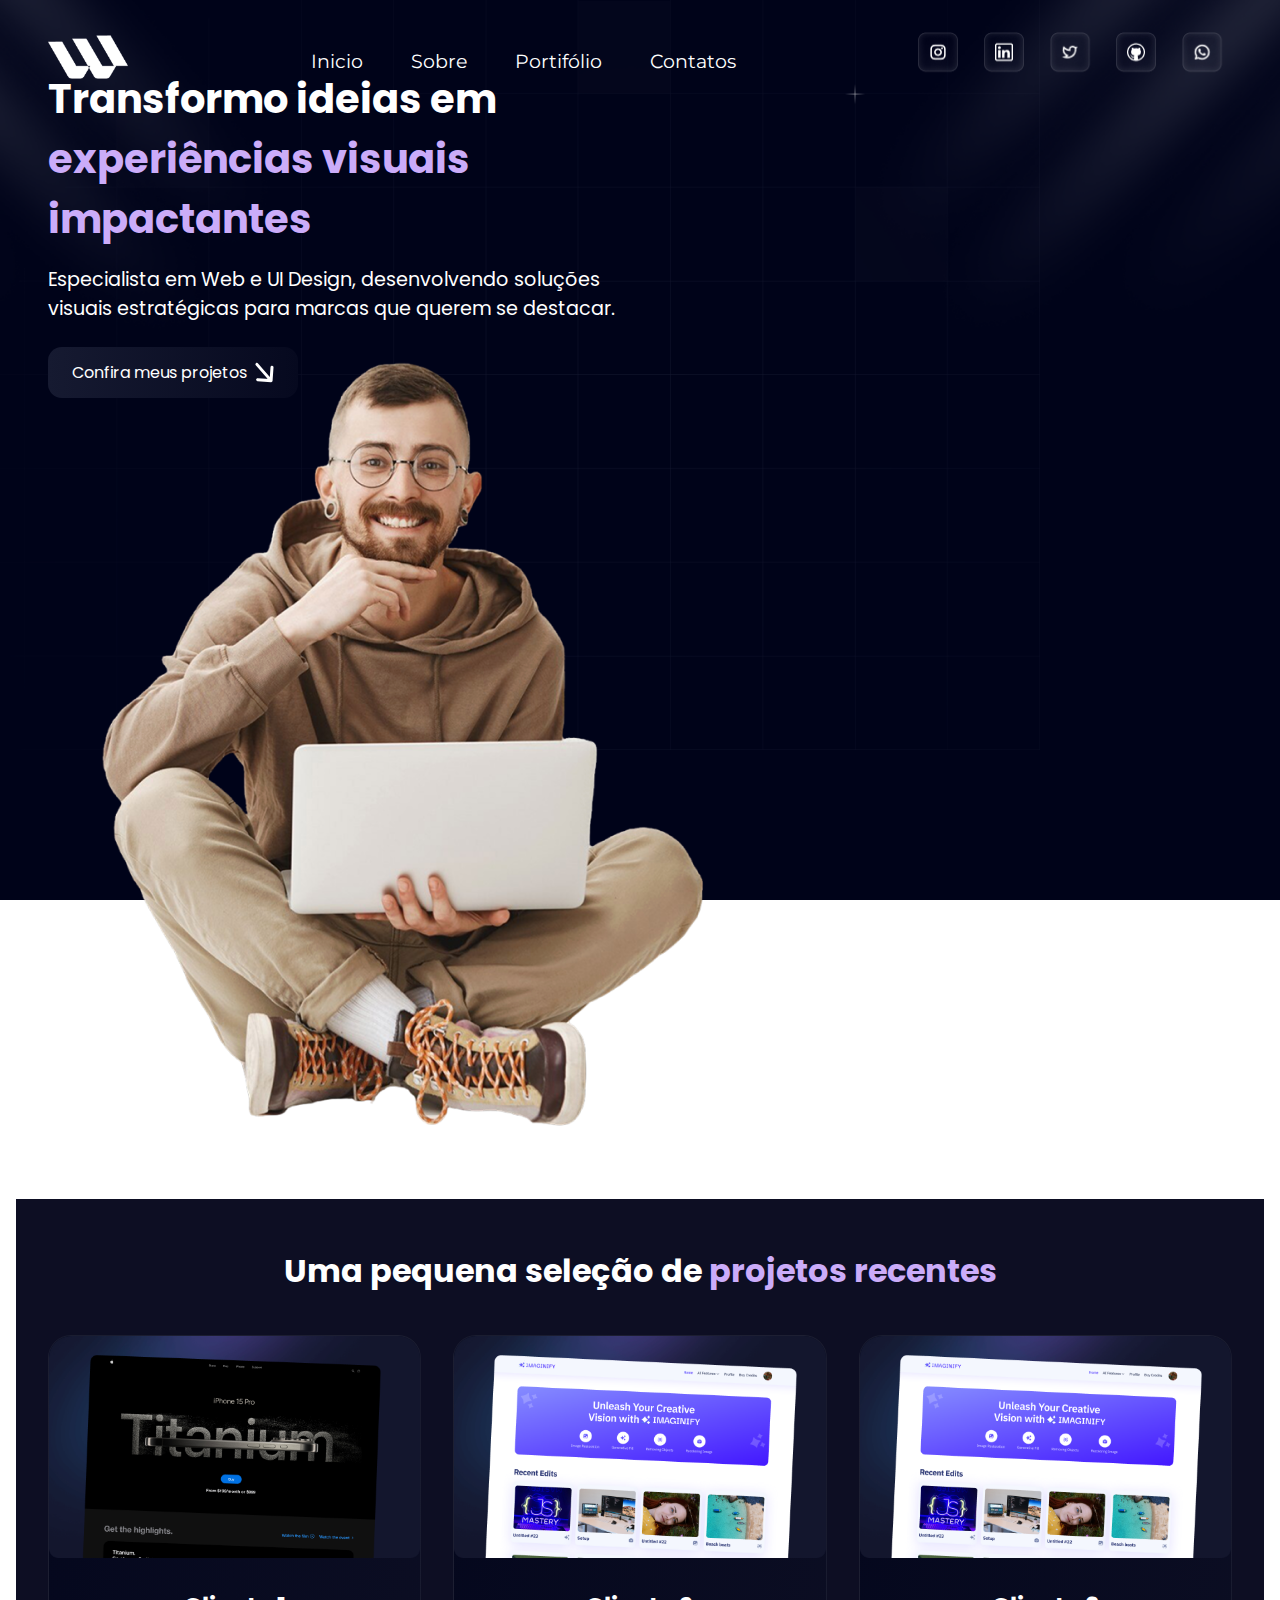
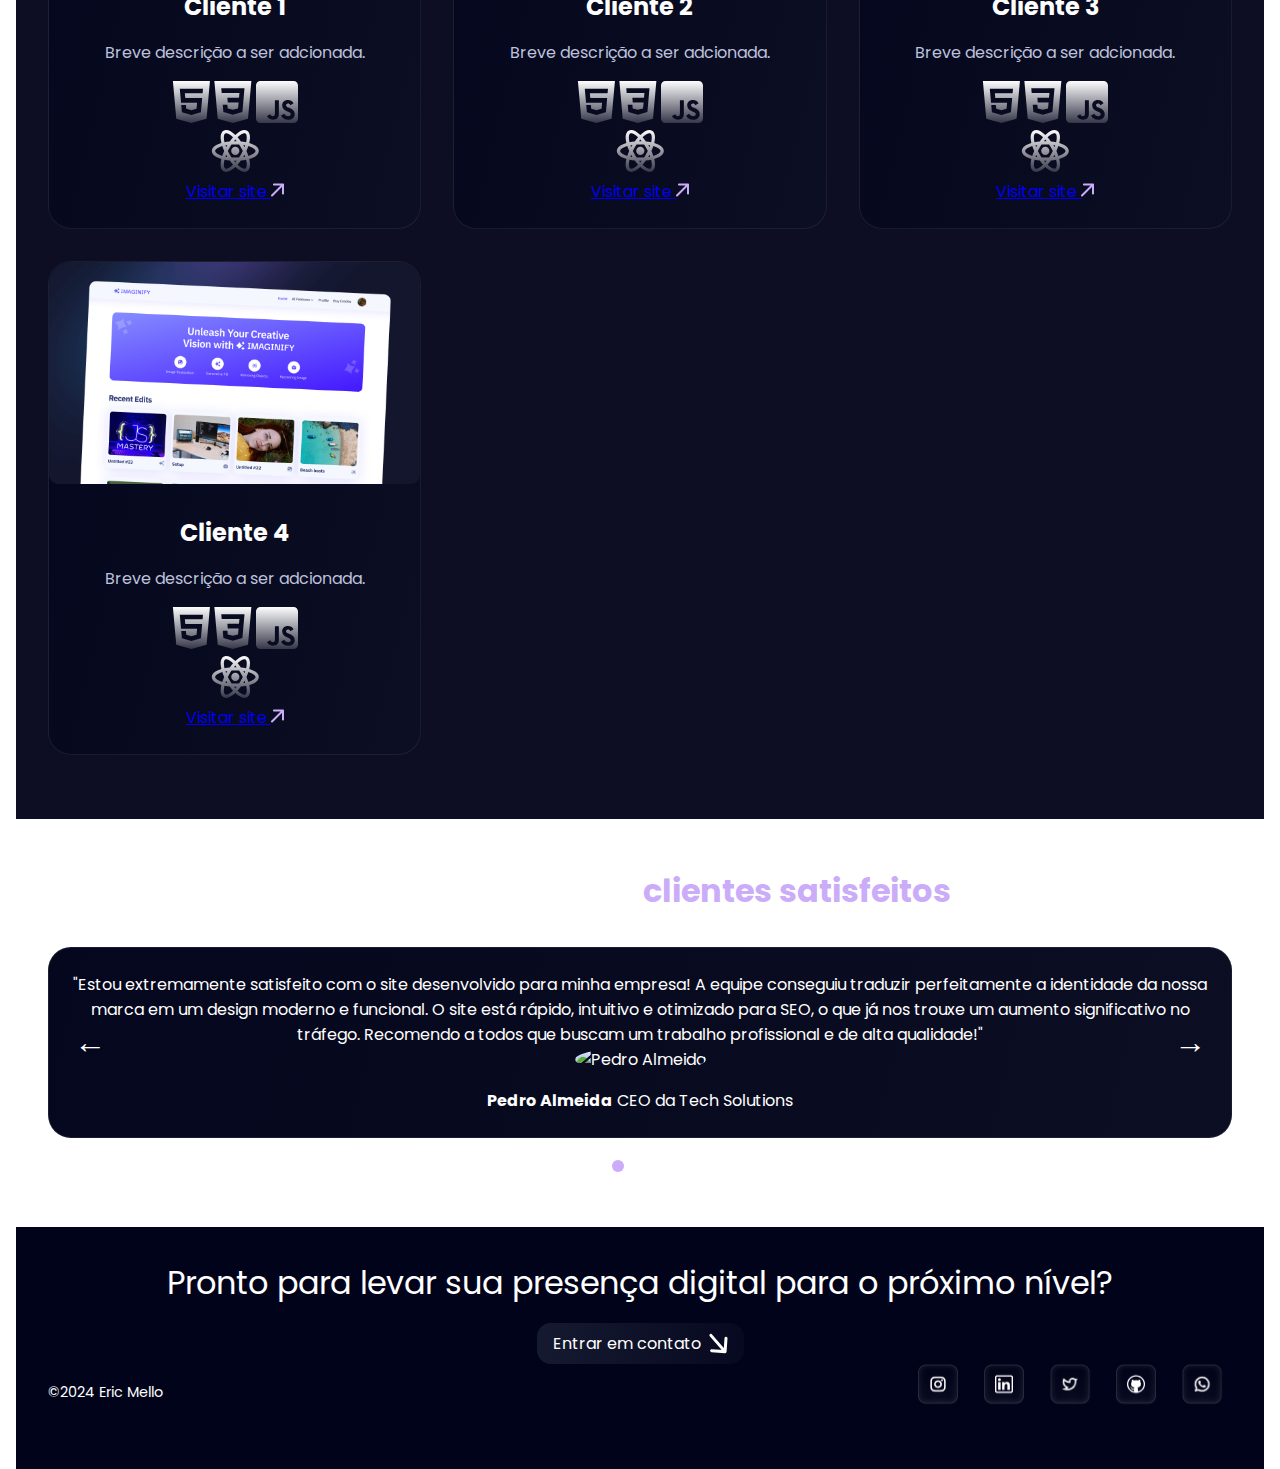
==== commit 88df6665: "final" ====
--- a/index.html
+++ b/index.html
@@ -17,13 +17,14 @@
         <!-- Header / Navbar -->
         <header>
             <div class="navbar">
-                <div class="logo">
+                <div class="logo" id="#index">
                     <img src="./assets/logo.png" alt="Logo" />
                 </div>
                 <nav class="nav-links">
-                    <a href="#portfolio" id="link-projetos">Portifólio</a>
-                    <a href="#sobre">Sobre</a>
-                    <a href="#contatos">Contatos</a>
+                    <a href="index.html">Inicio</a>
+                    <a href="sobre.html">Sobre</a>
+                    <a href="projetos.html">Portifólio</a>
+                    <a href="contato.html">Contatos</a>
                 </nav>
                 <div class="social-icons">
                     <a href="https://www.instagram.com/webityagencia/#"><img src="./assets/icon/Button container.png"
@@ -40,13 +41,15 @@
                     <span></span>
                     <span></span>
                     <span></span>
+                    <span></span>
                 </div>
             </div>
             <!-- Menu Mobile -->
             <div class="mobile-menu">
-                <a href="#portfolio" id="link-projetos">Portifólio</a>
-                <a href="#sobre">Sobre</a>
-                <a href="#contatos">Contatos</a>
+                <a href="index.html">Inicio</a>
+                <a href="sobre.html">Sobre</a>
+                <a href="projetos.html">Portifólio</a>
+                <a href="contato.html">Contatos</a>
             </div>
         </header>
 
@@ -56,9 +59,10 @@
             <section id="portfolio" class="hero">
                 <div class="hero-content">
                     <h1>
-                        Transformando conceitos em <span class="highlight">clientes satisfeitos</span>
+                        Transformo ideias em <span class="highlight">experiências visuais impactantes</span>
                     </h1>
-                    <p>Oi! Sou Eric Mello, Web e UI designer.</p>
+                    <p>Especialista em Web e UI Design, desenvolvendo soluções visuais estratégicas para marcas que
+                        querem se destacar.</p>
                     <a href="#projetos" class="btn">
                         Confira meus projetos <img src="./assets/icon/Arrow.svg" alt="Seta" />
                     </a>
@@ -167,7 +171,7 @@
             <section class="reviews">
                 <h2>Palavras gentis de <span class="highlight3">clientes satisfeitos</span></h2>
                 <div class="review-carousel">
-                    <!-- Depoimento 1 -->
+                    <!-- Depoimentos -->
                     <div class="review-card active">
                         <p>
                             "Estou extremamente satisfeito com o site desenvolvido para minha empresa! A equipe
@@ -184,10 +188,9 @@
                             </div>
                         </div>
                     </div>
-
-                    <!-- Depoimento 2 -->
                     <div class="review-card">
-                        <p>"A landing page criada para minha campanha superou todas as minhas expectativas! Além de um
+                        <p>
+                            "A landing page criada para minha campanha superou todas as minhas expectativas! Além de um
                             design incrível, focado em conversão, toda a estrutura foi pensada estrategicamente para
                             atrair leads qualificados. O resultado? Um aumento de 45% na taxa de conversão em apenas um
                             mês! Sem dúvida, um investimento que valeu cada centavo."
@@ -195,13 +198,11 @@
                         <div class="reviewer-info">
                             <img src="./assets/9488957.jpg" alt="Camila Rodrigues" />
                             <div>
-                                <strong> Camila Rodrigues</strong>
+                                <strong>Camila Rodrigues</strong>
                                 <span>Especialista em Marketing Digital</span>
                             </div>
                         </div>
                     </div>
-
-                    <!-- Depoimento 3 -->
                     <div class="review-card">
                         <p>
                             "Precisávamos de um site que refletisse a essência da nossa academia e entregasse uma
@@ -217,60 +218,12 @@
                             </div>
                         </div>
                     </div>
-                </div>
-            </section>
-
-            <!-- Seção Experiência -->
-            <section class="experience">
-                <h2>Experiência</h2>
-                <div class="experience-cards">
-                    <div class="experience-card">
-                        <img src="./assets/icon/Group-1.svg" Experiência" />
-                        <div>
-                            <h3>Desenvolvedor Front-end</h3>
-                            <p>Sou Desenvolvedor Front-End, especializado em transformar designs em interfaces
-                                interativas e responsivas. Trabalho com HTML, CSS, JavaScript e frameworks como
-                                React.js, criando experiências fluidas e otimizadas para web. Sempre busco performance,
-                                acessibilidade e usabilidade, garantindo que os usuários tenham a melhor experiência
-                                possível. 🚀
-                            </p>
-                        </div>
-                    </div>
-                    <div class="experience-card">
-                        <img src="./assets/icon/Group.svg" alt="Experiência" />
-                        <div>
-                            <h3>Designer Gráfico</h3>
-                            <p>Experiência na criação de identidades visuais, materiais de marketing e peças
-                                publicitárias. Trabalho com tipografia, cores e composição para desenvolver designs
-                                impactantes que comunicam mensagens de forma eficaz. Além disso, domino ferramentas
-                                como Adobe Photoshop, Illustrator e InDesign, garantindo um resultado profissional e
-                                visualmente atraente..</p>
-                        </div>
-                    </div>
-                    <div class="experience-card">
-                        <img src="./assets/icon/Group-3.svg" alt="Experiência" />
-                        <div>
-                            <h3>UX (User Experience)</h3>
-                            <p>Minha experiência em UX (User Experience) me permite criar produtos e interfaces que
-                                proporcionam uma navegação intuitiva e eficiente para os usuários. Faço pesquisa de
-                                usuários, testes de usabilidade e wireframes para garantir que a experiência seja fluida
-                                e funcional. Meu foco é sempre entender as necessidades do usuário e criar soluções que
-                                melhorem a interação e a satisfação.</p>
-                        </div>
-                    </div>
-                    <div class="experience-card">
-                        <img src="./assets/icon/Group-4.svg" alt="Experiência" />
-                        <div>
-                            <h3>UI (User Interface)</h3>
-                            <p>Como especialista em UI (User Interface), desenvolvo interfaces visuais atraentes e
-                                funcionais para websites e aplicativos. Trabalho com tipografia, espaçamentos, cores e
-                                componentes interativos para garantir que o design seja não apenas bonito, mas também
-                                intuitivo e acessível. Utilizo ferramentas como Figma, Adobe XD e Sketch para criar
-                                protótipos e layouts modernos que melhoram a experiência digital.
-                            </p>
-                        </div>
-                    </div>
-                </div>
+                    <!-- Botões de navegação -->
+                    <button class="carousel-arrow prev-arrow" aria-label="Depoimento anterior">&larr;</button>
+                    <button class="carousel-arrow next-arrow" aria-label="Próximo depoimento">&rarr;</button>
+                </div>
+                <!-- Indicadores (bolinhas) -->
+                <div class="review-dots"></div>
             </section>
         </main>
 
--- a/styles.css
+++ b/styles.css
@@ -1,12 +1,19 @@
-/* RESET E ESTILOS BASE */
+.mobile-menu a,
+.projects,
+.review-dots,
+.reviews,
+footer {
+    text-align: center
+}
+
 * {
     margin: 0;
     padding: 0;
-    box-sizing: border-box;
+    box-sizing: border-box
 }
 
 html {
-    scroll-behavior: smooth;
+    scroll-behavior: smooth
 }
 
 body {
@@ -16,53 +23,50 @@
     background-repeat: no-repeat;
     background-attachment: fixed;
     color: #fff;
-    font-family: 'Poppins', sans-serif;
-}
-
-/* CONTAINER GLOBAL */
+    font-family: Poppins, sans-serif
+}
+
 .container {
     max-width: 1440px;
     margin: 0 auto;
-    padding: 0 1rem;
-}
-
-/* HEADER - NAVBAR */
+    padding: 0 1rem
+}
+
 .navbar {
     display: flex;
     align-items: center;
     justify-content: space-between;
     padding: 2rem;
-    position: relative;
+    position: relative
 }
 
 .logo img {
-    width: 80px;
+    width: 80px
 }
 
 .nav-links {
     display: flex;
-    gap: 3rem;
+    gap: 3rem
 }
 
 .nav-links a {
     text-decoration: none;
     color: #fff;
-    font-family: 'Montserrat', sans-serif;
-    font-size: 1.2rem;
-}
-
-/* ÍCONES SOCIAIS */
+    font-family: Montserrat, sans-serif;
+    font-size: 1.2rem
+}
+
+.footer-social,
 .social-icons {
     display: flex;
-    gap: 1rem;
+    gap: 1rem
 }
 
 .social-icons img {
     width: 50px;
-    height: 50px;
-}
-
-/* MENU MOBILE */
+    height: 50px
+}
+
 .mobile-menu-toggle {
     display: none;
     flex-direction: column;
@@ -70,7 +74,7 @@
     align-items: center;
     cursor: pointer;
     position: relative;
-    z-index: 1001;
+    z-index: 1001
 }
 
 .mobile-menu-toggle span {
@@ -78,64 +82,372 @@
     height: 3px;
     background: #fff;
     margin: 4px 0;
-    transition: 0.3s;
+    transition: .3s
 }
 
 .mobile-menu {
     display: none;
     flex-direction: column;
-    background: rgba(0, 3, 25, 0.95);
+    background: rgba(0, 3, 25, .95);
     position: absolute;
     top: 100%;
     left: 0;
     width: 100%;
     padding: 1rem;
     z-index: 1000;
-    transition: all 0.3s ease-in-out;
-}
-
+    transition: .3s ease-in-out
+}
+
+.hero,
 .mobile-menu.active {
-    display: flex;
+    display: flex
 }
 
 .mobile-menu a {
     padding: 1rem 0;
     border-bottom: 1px solid #444;
     text-decoration: none;
+    color: #fff
+}
+
+.hero {
+    align-items: center;
+    justify-content: space-between;
+    padding: 3rem 2rem;
+    flex-wrap: wrap
+}
+
+.hero-content,
+.hero-content2 {
+    max-width: 600px;
+    margin-top: -100px
+}
+
+.mobile-menu .footer-contact,
+.review-dots {
+    margin-top: 1rem
+}
+
+.hero-content h1 {
+    font-size: 2.5rem;
+    margin-bottom: 1rem
+}
+
+.hero-content2 h1 {
+    font-size: 2.5rem;
+    margin-bottom: 1rem
+}
+
+.hero-content .highlight,
+.projects .highlight2,
+.reviews .highlight3 {
+    color: #cbacf9
+}
+
+.hero-content p {
+    font-size: 1.2rem;
+    margin-bottom: 1.5rem
+}
+
+.hero-content2 p {
+    font-size: 1.2rem;
+    margin-bottom: 1.5rem
+}
+
+
+.hero-content .btn {
+    display: inline-flex;
+    align-items: center;
+    gap: .5rem;
+    background: linear-gradient(90deg, #161a31, #06091f);
+    padding: .8rem 1.5rem;
+    border-radius: 14px;
+    text-decoration: none;
+    color: #fff
+}
+
+.hero-image img {
+    margin-top: -70px;
+    max-width: 100%;
+    height: auto
+}
+
+.hero-image2 img {
+    margin-top: -70px;
+    max-width: 100%;
+    height: auto
+}
+
+.projects {
+    padding: 4rem 2rem;
+    background: #0d0e23
+}
+
+.project-card,
+.review-card {
+    background: linear-gradient(103.4deg, #04071d, #0c0e23)
+}
+
+.projects h2 {
+    font-size: 2rem;
+    margin-top: -1rem;
+    margin-bottom: 2.5rem
+}
+
+.project-cards {
+    display: grid;
+    grid-template-columns: repeat(auto-fit, minmax(300px, 1fr));
+    gap: 2rem
+}
+
+.project-card {
+    border: 1px solid rgba(54, 55, 73, .43);
+    border-radius: 23px;
+    overflow: hidden
+}
+
+.card-image img {
+    width: 100%;
+    height: auto;
+    object-fit: cover
+}
+
+.experience-card img,
+.review-card img {
+    width: 60px;
+    height: 60px
+}
+
+.card-content {
+    padding: 1.5rem
+}
+
+.card-content h3 {
+    font-size: 1.5rem;
+    margin-bottom: 1rem
+}
+
+.card-content p {
+    font-size: 1rem;
+    margin-bottom: 1rem;
+    color: #bec1dd
+}
+
+.reviews {
+    padding: 3rem 2rem
+}
+
+.experience h2,
+.reviews h2 {
+    text-align: center;
+    font-size: 2rem;
+    padding-bottom: 2rem
+}
+
+.review-carousel {
+    height: auto;
+    overflow: hidden;
+    position: relative
+}
+
+.review-card {
+    display: none;
+    border: 1px solid rgba(54, 55, 73, .43);
+    border-radius: 23px;
+    padding: 1.5rem
+}
+
+.review-card.active {
+    display: block
+}
+
+.review-card img {
+    border-radius: 50%;
+    margin-bottom: 1rem
+}
+
+.experience {
+    padding: 3rem 2rem;
+    background: #0d0e23
+}
+
+.carousel-arrow {
+    position: absolute;
+    top: 50%;
+    transform: translateY(-50%);
+    background: 0 0;
+    border: none;
     color: #fff;
-    text-align: center;
-}
-
-
-/* Seção Hero */
-.hero {
+    font-size: 2rem;
+    padding: .5rem 1rem;
+    cursor: pointer;
+    z-index: 10;
+    transition: background .3s
+}
+
+.carousel-arrow:hover {
+    background: rgba(0, 0, 0, .7)
+}
+
+.prev-arrow {
+    left: 10px
+}
+
+.next-arrow {
+    right: 10px
+}
+
+.review-dots .dot {
+    display: inline-block;
+    width: 12px;
+    height: 12px;
+    border-radius: 50%;
+    background-color: rgba(255, 255, 255, .5);
+    margin: 0 5px;
+    cursor: pointer;
+    transition: background-color .3s
+}
+
+.review-dots .dot.active {
+    background-color: #cbacf9
+}
+
+.experience-cards {
+    display: grid;
+    grid-template-columns: repeat(auto-fit, minmax(250px, 1fr));
+    gap: 2rem
+}
+
+.experience-card {
+    background: linear-gradient(103.4deg, #04071d, #0c0e23);
+    border: 1px solid rgba(54, 55, 73, .43);
+    border-radius: 23px;
+    padding: 1rem;
+    display: flex;
+    gap: 1rem;
+    align-items: center
+}
+
+footer {
+    background: #000319;
+    padding: 2rem
+}
+
+.footer-contact p {
+    font-size: 2rem;
+    margin-bottom: 1rem
+}
+
+.footer-content {
     display: flex;
     align-items: center;
     justify-content: space-between;
-    padding: 3rem 2rem;
     flex-wrap: wrap;
-}
-
-.hero-content {
-    max-width: 600px;
-    margin-top: -100px;
-}
-
-.hero-content h1 {
+    margin-bottom: 1rem
+}
+
+.footer-content p {
+    font-size: .9rem
+}
+
+.footer-social img {
+    width: 24px;
+    height: 24px
+}
+
+.footer-contact .btn {
+    background: linear-gradient(90deg, #161a31, #06091f);
+    padding: .5rem 1rem;
+    border-radius: 14px;
+    text-decoration: none;
+    color: #fff;
+    display: inline-flex;
+    align-items: center;
+    gap: .5rem
+}
+
+/* Estilos específicos para a página de Projetos */
+.projetos-container {
+    padding: 4rem 2rem;
+    background: #0d0e23;
+    text-align: center;
+}
+
+.projetos-container h1 {
     font-size: 2.5rem;
+    margin-bottom: 1.5rem;
+}
+
+.projetos-container p {
+    font-size: 1.2rem;
+    margin-bottom: 2rem;
+    color: #ddd;
+}
+
+/* Grid para os cards de projetos */
+.projetos-cards {
+    display: grid;
+    grid-template-columns: repeat(auto-fit, minmax(400px, 1fr));
+    /* Cards maiores */
+    gap: 2rem;
+    justify-content: center;
+}
+
+/* Card individual */
+.projeto-card {
+    background: linear-gradient(103.4deg, #04071d, #0c0e23);
+    border: 1px solid rgba(54, 55, 73, 0.43);
+    border-radius: 23px;
+    overflow: hidden;
+    max-width: 500px;
+    margin: auto;
+    transition: transform 0.3s ease-in-out;
+}
+
+.projeto-card:hover {
+    transform: scale(1.05);
+}
+
+/* Imagens maiores nos cards */
+.projeto-imagem img {
+    width: 100%;
+    height: 280px;
+    object-fit: cover;
+    border-bottom: 2px solid rgba(255, 255, 255, 0.2);
+}
+
+/* Conteúdo do card */
+.projeto-conteudo {
+    padding: 1.5rem;
+    text-align: center;
+}
+
+.projeto-conteudo h3 {
+    font-size: 1.6rem;
     margin-bottom: 1rem;
 }
 
-.hero-content .highlight {
-    color: #cbacf9;
-}
-
-.hero-content p {
-    font-size: 1.2rem;
-    margin-bottom: 1.5rem;
-}
-
-.hero-content .btn {
+.projeto-conteudo p {
+    font-size: 1rem;
+    margin-bottom: 1rem;
+    color: #bec1dd;
+}
+
+/* Ícones das tecnologias usadas */
+.projeto-tech-icons {
+    display: flex;
+    justify-content: center;
+    gap: 1rem;
+    margin-bottom: 1rem;
+}
+
+.projeto-tech-icons img {
+    width: 40px;
+    height: 40px;
+}
+
+/* Botão do projeto */
+.projeto-btn {
     display: inline-flex;
     align-items: center;
     gap: 0.5rem;
@@ -144,291 +456,285 @@
     border-radius: 14px;
     text-decoration: none;
     color: #fff;
-}
-
-.hero-image img {
-    margin-top: -70px;
-    max-width: 100%;
-    height: auto;
-}
-
-/* PROJETOS */
-.projects {
+    transition: 0.3s ease;
+}
+
+.projeto-btn:hover {
+    background: #cbacf9;
+}
+
+/* ======= SEÇÃO DE CONTATO ======= */
+.contato-container {
     padding: 4rem 2rem;
     background: #0d0e23;
     text-align: center;
 }
 
-.projects h2 {
-    font-size: 2rem;
-    margin-top: -1re, ;
-    margin-bottom: 2.5rem;
-}
-
-.projects .highlight2 {
-    color: #cbacf9;
-}
-
-.project-cards {
-    display: grid;
-    grid-template-columns: repeat(auto-fit, minmax(300px, 1fr));
-    gap: 2rem;
-}
-
-.project-card {
-    background: linear-gradient(103.4deg, #04071d, #0c0e23);
-    border: 1px solid rgba(54, 55, 73, 0.43);
-    border-radius: 23px;
-    overflow: hidden;
-}
-
-.card-image img {
+.contato-container h1 {
+    font-size: 2.5rem;
+    margin-bottom: 1rem;
+}
+
+.contato-container p {
+    font-size: 1.2rem;
+    margin-bottom: 2rem;
+    color: #ddd;
+}
+
+/* Grid de layout do contato */
+.contato-conteudo {
+    display: flex;
+    flex-wrap: wrap;
+    justify-content: space-between;
+    max-width: 900px;
+    margin: auto;
+}
+
+/* ======= FORMULÁRIO ======= */
+.contato-form {
+    flex: 1;
+    min-width: 300px;
+    padding: 2rem;
+    background: #04071d;
+    border-radius: 10px;
+    box-shadow: 0 0 10px rgba(255, 255, 255, 0.1);
+}
+
+.form-group {
+    margin-bottom: 1.5rem;
+    text-align: left;
+}
+
+.form-group label {
+    display: block;
+    font-size: 1rem;
+    margin-bottom: 0.5rem;
+    color: #fff;
+}
+
+.form-group input,
+.form-group textarea {
     width: 100%;
-    height: auto;
-    object-fit: cover;
-}
-
-.card-content {
-    padding: 1.5rem;
-}
-
-.card-content h3 {
+    padding: 0.8rem;
+    border-radius: 5px;
+    border: none;
+    font-size: 1rem;
+    background: #161a31;
+    color: #fff;
+}
+
+.form-group textarea {
+    resize: none;
+}
+
+/* Botão de envio */
+.contato-btn {
+    display: inline-block;
+    background: #cbacf9;
+    color: #000;
+    padding: 1rem 2rem;
+    border: none;
+    border-radius: 5px;
+    font-size: 1.2rem;
+    cursor: pointer;
+    transition: 0.3s ease;
+}
+
+.contato-btn:hover {
+    background: #a387d9;
+}
+
+/* ======= INFORMAÇÕES DE CONTATO ======= */
+.contato-info {
+    flex: 1;
+    min-width: 300px;
+    padding: 2rem;
+    text-align: left;
+}
+
+.contato-info h3 {
     font-size: 1.5rem;
     margin-bottom: 1rem;
 }
 
-.card-content p {
+.contato-info p {
     font-size: 1rem;
-    margin-bottom: 1rem;
+    margin-bottom: 0.8rem;
     color: #bec1dd;
 }
 
-/* DEPOIMENTOS - CARROSSEL */
-.reviews {
-    padding: 3rem 2rem;
-    text-align: center;
-}
-
-.reviews h2 {
-    text-align: center;
-    font-size: 2rem;
-    padding-bottom: 2rem;
-
-}
-
-.reviews .highlight3 {
+.contato-info a {
+    text-decoration: none;
     color: #cbacf9;
 }
 
-
-.review-carousel {
-    position: relative;
-    height: auto;
-    overflow: hidden;
-}
-
-.review-card {
-    display: none;
-    background: linear-gradient(103.4deg, #04071d, #0c0e23);
-    border: 1px solid rgba(54, 55, 73, 0.43);
-    border-radius: 23px;
-    padding: 1.5rem;
-}
-
-.review-card.active {
-    display: block;
-}
-
-.review-card img {
-    width: 60px;
-    height: 60px;
-    border-radius: 50%;
-    margin-bottom: 1rem;
-}
-
-/* SEÇÃO EXPERIÊNCIA */
-.experience {
-    padding: 3rem 2rem;
-    background: #0d0e23;
-
-}
-
-.experience h2 {
-    text-align: center;
-    font-size: 2rem;
-    padding-bottom: 2rem;
-
-}
-
-.experience-cards {
-    display: grid;
-    grid-template-columns: repeat(auto-fit, minmax(250px, 1fr));
-    gap: 2rem;
-
-}
-
-.experience-card {
-    background: linear-gradient(103.4deg, #04071d, #0c0e23);
-    border: 1px solid rgba(54, 55, 73, 0.43);
-    border-radius: 23px;
-    padding: 1rem;
+/* ======= ÍCONES SOCIAIS ======= */
+.contato-social {
+    margin-top: 1rem;
     display: flex;
     gap: 1rem;
-    align-items: center;
-}
-
-.experience-card img {
-    width: 60px;
-    height: 60px;
-}
-
-
-footer {
-    background: #000319;
-    padding: 2rem;
-    text-align: center;
-}
-
-.footer-contact p {
-    font-size: 2rem;
-    margin-bottom: 1rem;
-}
-
-.footer-content {
-    display: flex;
-    align-items: center;
-    justify-content: space-between;
-    flex-wrap: wrap;
-    margin-bottom: 1rem;
-}
-
-.footer-content p {
-    font-size: 0.9rem;
-}
-
-.footer-social {
-    display: flex;
-    gap: 1rem;
-}
-
-.footer-social img {
-    width: 24px;
-    height: 24px;
-}
-
-.footer-contact {
-    margin-top: 1rem;
-}
-
-.footer-contact .btn {
-    background: linear-gradient(90deg, #161a31, #06091f);
-    padding: 0.5rem 1rem;
-    border-radius: 14px;
-    text-decoration: none;
-    color: #fff;
-    display: inline-flex;
-    align-items: center;
-    gap: 0.5rem;
-}
-
-/* RESPONSIVIDADE */
-@media (max-width: 768px) {
+}
+
+.contato-social a img {
+    width: 40px;
+    height: 40px;
+    transition: transform 0.3s;
+}
+
+.contato-social a:hover img {
+    transform: scale(1.1);
+}
+
+/* ======= RESPONSIVIDADE ======= */
+
+@media (max-width:768px) {
+
+    .logo,
+    .reviews h2 {
+        margin-bottom: 1.5rem
+    }
+
+    .footer-content,
+    .hero,
+    .navbar {
+        text-align: center
+    }
+
     .navbar {
         display: flex;
         flex-direction: column;
-        /* Organiza em coluna */
         align-items: center;
-        /* Centraliza os itens */
         justify-content: center;
-        text-align: center;
         padding: 1.5rem 1rem;
         position: relative;
-        width: 100%;
-    }
-
-    /* LOGO */
+        width: 100%
+    }
+
     .logo {
-        margin-bottom: 1.5rem;
-        margin-top: 1.5rem;
-        /* Espaço entre a logo e os ícones/menu */
+        margin-top: 1.5rem
     }
 
     .logo img {
-        width: 80px;
+        width: 80px
     }
 
     .nav-links {
-        display: none;
+        display: none
+    }
+
+    .hero-image {
+        display: flex
     }
 
     .social-icons {
         justify-content: center;
-    }
-
-    .mobile-menu-toggle {
-        display: flex;
     }
 
     .mobile-menu {
         position: absolute;
         top: 250px;
-        /* Ajusta a posição abaixo do botão */
         left: 0;
         width: 100%;
-        background: rgba(0, 3, 25, 0.95);
+        background: rgba(0, 3, 25, .95);
+        z-index: 1000;
+    }
+
+    .mobile-menu-toggle {
+        display: flex;
+    }
+
+    .mobile-menu.active {
+        display: flex;
     }
 
     .hero {
         flex-direction: column;
-        /* Alinha o conteúdo em coluna */
-        text-align: center;
-        padding: 3rem 1rem;
+        padding: 3rem 1rem
     }
 
     .hero-content h1 {
         font-size: 1.8rem;
-        margin-top: 2.5rem;
+        margin-top: 2.5rem
     }
 
     .hero-content p {
-        font-size: 1rem;
+        font-size: 1rem
     }
 
     .hero-image {
         margin-top: 1rem;
-        display: flex;
-        justify-content: center;
+        justify-content: center
     }
 
     .hero-image img {
         margin-top: 1rem;
-        max-width: 100%;
-        /* Reduz o tamanho da imagem no mobile */
-    }
-
-    .reviews h2 {
-        margin-bottom: 1.5rem;
+        max-width: 100%
+    }
+
+    .footer-contact a,
+    .footer-contact p,
+    .footer-content p {
+        margin-bottom: 1rem
     }
 
     .project-cards {
-        grid-template-columns: 1fr;
+        grid-template-columns: 1fr
     }
 
     .footer-content {
-        flex-direction: column;
-        text-align: center;
+        flex-direction: column
     }
 
     .footer-contact p {
         font-size: 1.6rem;
+        margin-top: 1rem
+    }
+
+    .contato-conteudo {
+        flex-direction: column;
+        align-items: center;
+    }
+
+    .contato-form,
+    .contato-info {
+        width: 100%;
+    }
+
+    .carousel-arrow {
+        position: absolute;
+        top: 50%;
+        transform: translateY(-50%);
+        background: 0 0;
+        border: none;
+        color: #fff;
+        font-size: 2rem;
+        padding: .5rem 1rem;
+        cursor: pointer;
+        z-index: 10;
+        transition: background .3s
+    }
+
+    .carousel-arrow:hover {
+        background: rgba(0, 0, 0, .7);
+        margin-top: 7rem;
+    }
+
+    .prev-arrow {
+        left: 0px;
+        margin-top: 7rem;
+
+    }
+
+    .next-arrow {
+        right: 0px;
+        margin-top: 7rem;
+    }
+
+    .hero-content2 {
         margin-top: 1rem;
-        margin-bottom: 1rem;
-    }
-
-    .footer-contact a {
-        margin-bottom: 1rem;
-    }
-
-    .footer-content p {
-        margin-bottom: 1rem;
-    }+    }
+
+    .hero-content2 p {
+        margin-top: 1rem;
+    }
+}